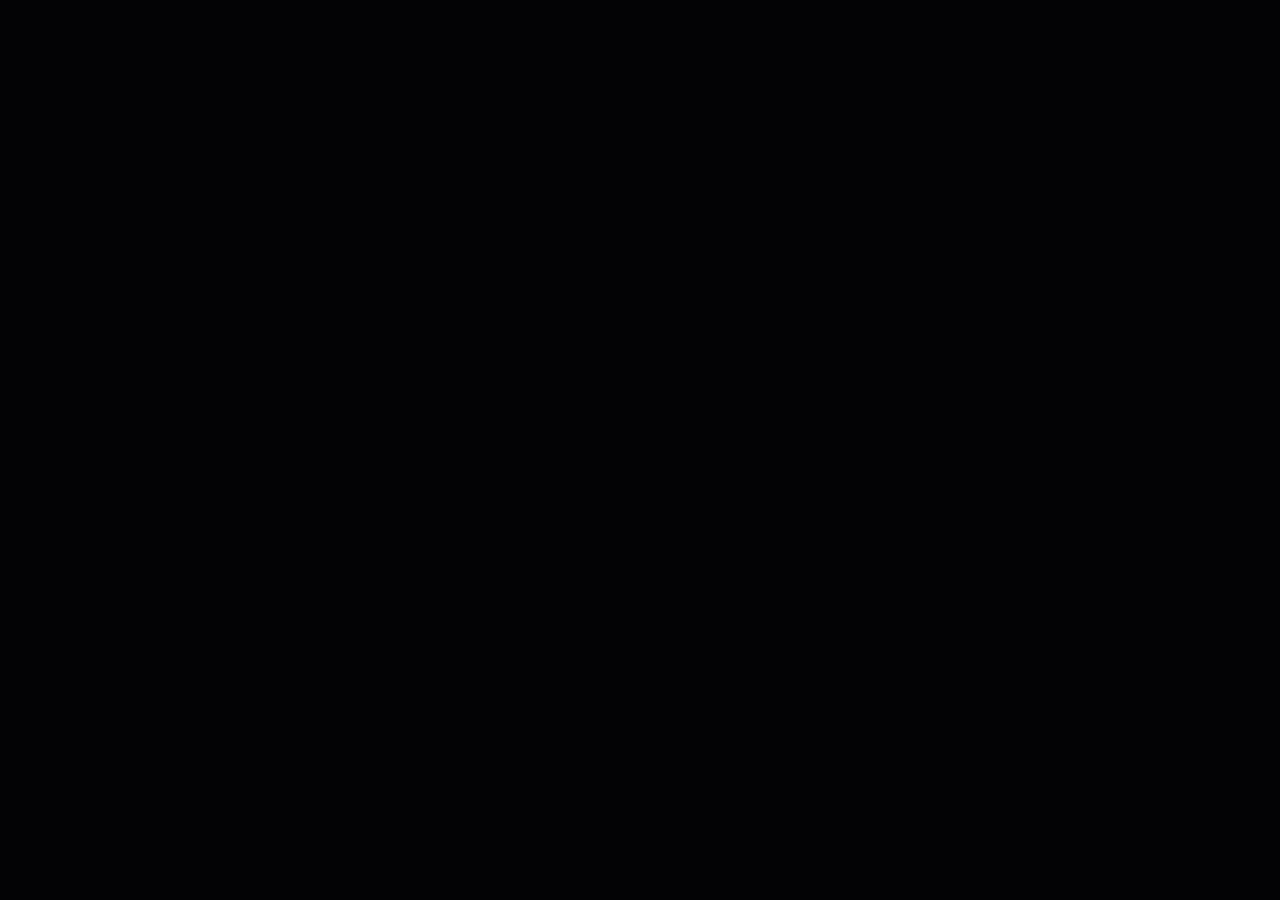
==== 01-hybrid-mind/atlas_cognitivo.html @ ef48084a "Initial Charge" ====
<!DOCTYPE html>
<html lang="es">
<head>
    <meta charset="UTF-8">
    <meta name="viewport" content="width=device-width, initial-scale=1.0">
    <title>Cognitive Atlas | RCM-ON</title>
    <script src="https://unpkg.com/react@18/umd/react.production.min.js"></script>
    <script src="https://unpkg.com/react-dom@18/umd/react-dom.production.min.js"></script>
    <script src="https://unpkg.com/@babel/standalone/babel.min.js"></script>
    <script src="https://cdn.tailwindcss.com"></script>
    <script src="https://unpkg.com/lucide@latest"></script>
    <style>
        @import url('https://fonts.googleapis.com/css2?family=Inter:wght@300;400;600;800&family=JetBrains+Mono:wght@400;700&display=swap');
        body { font-family: 'Inter', sans-serif; background-color: #030305; color: #ffffff; overflow-x: hidden; }
        .mono { font-family: 'JetBrains Mono', monospace; }
        .glass-panel { background: rgba(20, 20, 25, 0.4); backdrop-filter: blur(24px); border: 1px solid rgba(255, 255, 255, 0.05); }
        .node-active { border-color: #6366f1 !important; background: rgba(99, 102, 241, 0.1); box-shadow: 0 0 30px rgba(99, 102, 241, 0.2); }
    </style>
</head>
<body class="min-h-screen flex flex-col bg-[radial-gradient(circle_at_0%_50%,_rgba(99,102,241,0.08)_0%,_#030305_100%)]">
    <div id="root" class="flex-1 flex flex-col"></div>

    <script type="text/babel">
        const { useState, useEffect } = React;

        const App = () => {
            const [activePhase, setActivePhase] = useState(0);

            useEffect(() => { lucide.createIcons(); }, [activePhase]);

            const phases = [
                {
                    title: "La Chispa (Input Sensorial)",
                    desc: "El cerebro escanea el entorno buscando patrones sistémicos. Un acorde o una línea de código desencadena un proceso de hiper-asociación.",
                    mechanism: "Sobreexcitación Cognitiva",
                    icon: "zap"
                },
                {
                    title: "Pensamiento Arborescente",
                    desc: "La idea inicial no se procesa linealmente. Se ramifica en múltiples dimensiones: arquitectura, acústica, diseño y lógica estructural, todo procesado en paralelo.",
                    mechanism: "Conectividad Global Masiva",
                    icon: "network"
                },
                {
                    title: "Túnel de Hiperfoco",
                    desc: "El tiempo cronológico desaparece. La atención sostenida colapsa horas de desarrollo en minutos de ejecución pura de alta intensidad.",
                    mechanism: "Kairos Time State",
                    icon: "focus"
                },
                {
                    title: "Síntesis de Complejidad",
                    desc: "Las ramas convergen en un sistema unificado y escalable. La abstracción se convierte en un producto de ingeniería digital de alta fidelidad.",
                    mechanism: "Ejecución Estructural",
                    icon: "box"
                }
            ];

            return (
                <div className="flex-1 flex flex-col">
                    {/* NavBar */}
                    <nav className="p-6 flex justify-between items-center glass-panel border-t-0 border-x-0 z-50">
                        <div className="flex items-center gap-4">
                            <a href="../index.html" className="w-10 h-10 bg-white/5 rounded-xl flex items-center justify-center hover:bg-indigo-500/20 transition-colors text-stone-400 hover:text-indigo-400">
                                <i data-lucide="arrow-left" className="w-5 h-5"></i>
                            </a>
                            <div>
                                <h1 className="text-xl font-bold italic uppercase tracking-tighter">Cognitive <span className="text-indigo-500">Atlas</span></h1>
                                <p className="mono text-[9px] text-stone-500 tracking-[0.3em] uppercase">RCM-ON Logic Module</p>
                            </div>
                        </div>
                    </nav>

                    <main className="flex-1 max-w-6xl mx-auto w-full px-6 py-16 grid grid-cols-1 lg:grid-cols-2 gap-16 items-center">
                        {/* Interactive Nodes */}
                        <div className="relative space-y-4">
                            {phases.map((phase, index) => (
                                <div 
                                    key={index}
                                    onClick={() => setActivePhase(index)}
                                    className={`glass-panel p-6 rounded-3xl cursor-pointer transition-all duration-500 ${activePhase === index ? 'node-active scale-[1.02]' : 'opacity-50 hover:opacity-100'}`}
                                >
                                    <div className="flex items-center gap-6">
                                        <div className={`w-12 h-12 rounded-xl flex items-center justify-center ${activePhase === index ? 'bg-indigo-500 text-white' : 'bg-white/5 text-stone-400'}`}>
                                            <i data-lucide={phase.icon} className="w-5 h-5"></i>
                                        </div>
                                        <div>
                                            <h3 className="mono text-[9px] uppercase tracking-widest text-indigo-400 mb-1">Fase 0{index + 1}</h3>
                                            <h4 className="text-xl font-bold">{phase.title}</h4>
                                        </div>
                                    </div>
                                </div>
                            ))}
                        </div>

                        {/* Description Panel */}
                        <div className="glass-panel p-12 rounded-[3rem] relative overflow-hidden">
                            <div className="absolute -top-10 -right-10 w-40 h-40 bg-indigo-500/20 blur-3xl rounded-full"></div>
                            
                            <div className="mb-8">
                                <span className="mono px-4 py-1.5 rounded-full bg-indigo-500/20 text-indigo-400 text-[9px] font-black uppercase tracking-[0.3em]">
                                    {phases[activePhase].mechanism}
                                </span>
                            </div>
                            <h2 className="text-4xl font-black mb-6 leading-tight italic uppercase">{phases[activePhase].title}</h2>
                            <p className="text-lg text-stone-400 leading-relaxed font-light mb-8">
                                {phases[activePhase].desc}
                            </p>
                            
                            <div className="p-6 bg-white/5 rounded-2xl border border-white/5 border-l-4 border-l-indigo-500">
                                <p className="mono text-[10px] uppercase tracking-widest text-stone-500 mb-2">Protocolo de Arquitectura</p>
                                <p className="text-sm text-stone-300">La clave del proceso RCM-ON no es evitar el caos de ideas, sino proporcionar una infraestructura lo suficientemente robusta para soportarlo y canalizarlo.</p>
                            </div>
                        </div>
                    </main>
                </div>
            );
        };

        const root = ReactDOM.createRoot(document.getElementById('root'));
        root.render(<App />);
    </script>
</body>
</html>
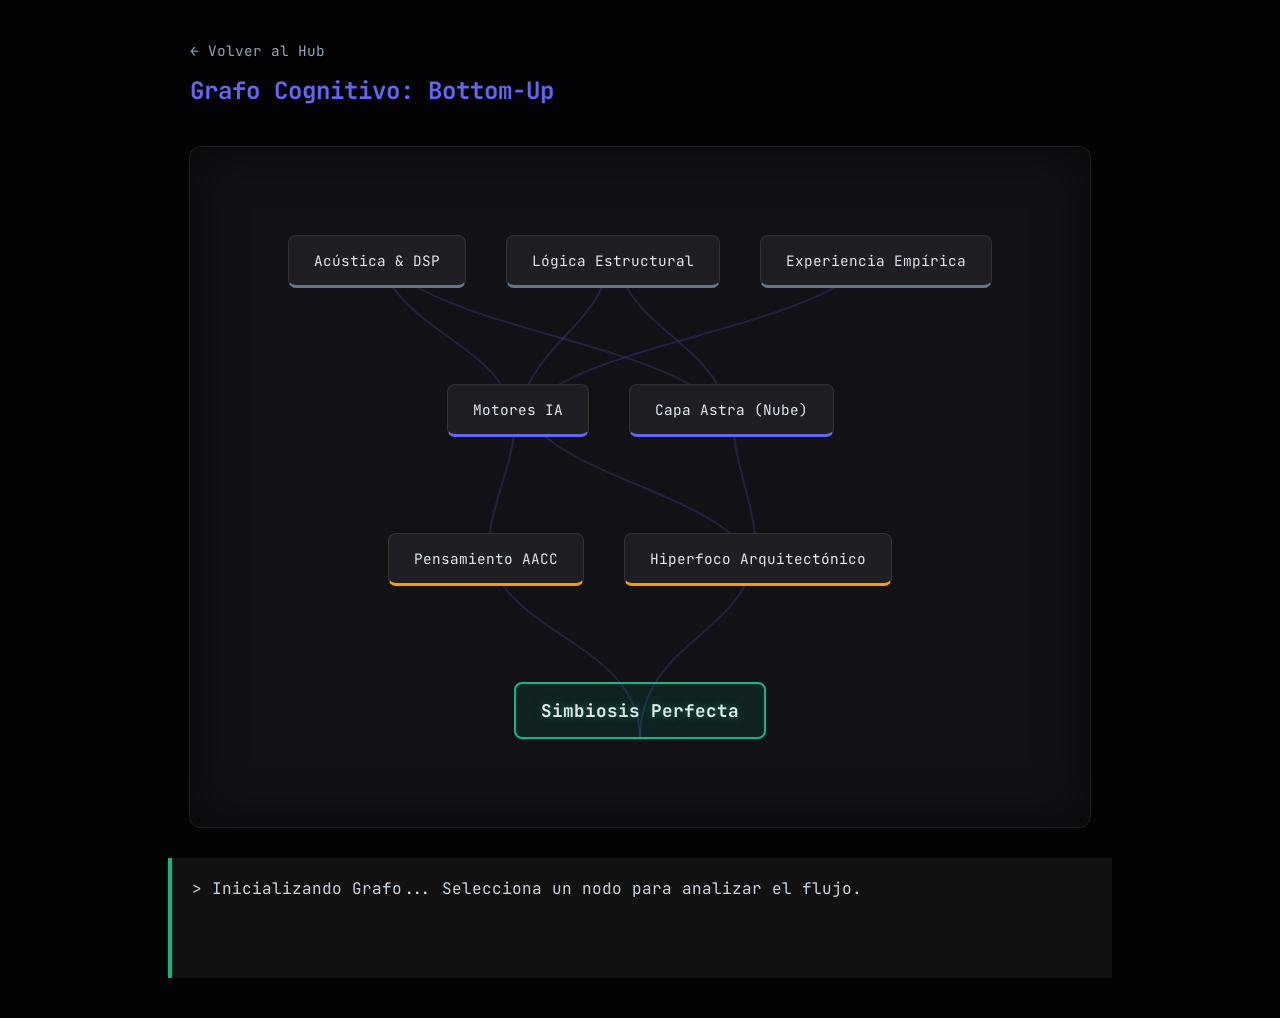
==== commit 9239c296: "new features" ====
--- a/01-hybrid-mind/atlas_cognitivo.html
+++ b/01-hybrid-mind/atlas_cognitivo.html
@@ -3,121 +3,222 @@
 <head>
     <meta charset="UTF-8">
     <meta name="viewport" content="width=device-width, initial-scale=1.0">
-    <title>Cognitive Atlas | RCM-ON</title>
-    <script src="https://unpkg.com/react@18/umd/react.production.min.js"></script>
-    <script src="https://unpkg.com/react-dom@18/umd/react-dom.production.min.js"></script>
-    <script src="https://unpkg.com/@babel/standalone/babel.min.js"></script>
-    <script src="https://cdn.tailwindcss.com"></script>
-    <script src="https://unpkg.com/lucide@latest"></script>
+    <title>RCM-ON | Grafo Cognitivo</title>
     <style>
-        @import url('https://fonts.googleapis.com/css2?family=Inter:wght@300;400;600;800&family=JetBrains+Mono:wght@400;700&display=swap');
-        body { font-family: 'Inter', sans-serif; background-color: #030305; color: #ffffff; overflow-x: hidden; }
-        .mono { font-family: 'JetBrains Mono', monospace; }
-        .glass-panel { background: rgba(20, 20, 25, 0.4); backdrop-filter: blur(24px); border: 1px solid rgba(255, 255, 255, 0.05); }
-        .node-active { border-color: #6366f1 !important; background: rgba(99, 102, 241, 0.1); box-shadow: 0 0 30px rgba(99, 102, 241, 0.2); }
+        @import url('https://fonts.googleapis.com/css2?family=Inter:wght@300;400;600&family=JetBrains+Mono:wght@400;700&display=swap');
+        
+        :root {
+            --bg-color: #030305;
+            --surface: #111116;
+            --text-main: #e2e8f0;
+            --emerald: #10B981;
+            --indigo: #6366F1;
+            --node-bg: #1e1e24;
+        }
+
+        body {
+            background-color: var(--bg-color);
+            color: var(--text-main);
+            font-family: 'Inter', sans-serif;
+            margin: 0;
+            padding: 40px 20px;
+            display: flex;
+            flex-direction: column;
+            align-items: center;
+        }
+
+        .header-container {
+            width: 100%;
+            max-width: 900px;
+            margin-bottom: 20px;
+        }
+
+        .btn-back {
+            color: #94a3b8;
+            text-decoration: none;
+            font-family: 'JetBrains Mono', monospace;
+            font-size: 0.9rem;
+        }
+
+        .btn-back:hover { color: var(--emerald); }
+
+        .graph-container {
+            width: 100%;
+            max-width: 900px;
+            height: 600px;
+            background: var(--surface);
+            border-radius: 12px;
+            border: 1px solid rgba(255,255,255,0.05);
+            position: relative;
+            display: flex;
+            flex-direction: column-reverse; /* Bottom-Up Flow */
+            justify-content: space-around;
+            align-items: center;
+            padding: 40px 0;
+            box-shadow: inset 0 0 50px rgba(0,0,0,0.5);
+            overflow: hidden;
+        }
+
+        /* Líneas de conexión mediante pseudo-elementos */
+        .layer {
+            display: flex;
+            gap: 40px;
+            position: relative;
+            z-index: 2;
+        }
+
+        .node {
+            background: var(--node-bg);
+            border: 1px solid #333;
+            padding: 15px 25px;
+            border-radius: 8px;
+            font-family: 'JetBrains Mono', monospace;
+            font-size: 0.9rem;
+            cursor: pointer;
+            transition: all 0.3s ease;
+            text-align: center;
+            position: relative;
+        }
+
+        .node:hover {
+            transform: translateY(-5px);
+            border-color: var(--indigo);
+            box-shadow: 0 5px 20px rgba(99, 102, 241, 0.3);
+        }
+
+        /* Colores por capas (Bottom-up) */
+        .layer-1 .node { border-bottom: 3px solid #64748b; } /* Conocimientos */
+        .layer-2 .node { border-bottom: 3px solid var(--indigo); } /* Engines */
+        .layer-3 .node { border-bottom: 3px solid #f59e0b; } /* Procesamiento */
+        .layer-4 .node { 
+            border: 2px solid var(--emerald); 
+            background: rgba(16, 185, 129, 0.1);
+            font-weight: bold;
+            font-size: 1.1rem;
+            text-shadow: 0 0 10px rgba(16, 185, 129, 0.5);
+        }
+
+        .info-panel {
+            margin-top: 30px;
+            width: 100%;
+            max-width: 900px;
+            background: #111;
+            padding: 20px;
+            border-left: 4px solid var(--emerald);
+            font-family: 'JetBrains Mono', monospace;
+            color: #cbd5e1;
+            min-height: 80px;
+        }
+
+        /* SVG para dibujar las conexiones dinámicas */
+        #connections {
+            position: absolute;
+            top: 0; left: 0; width: 100%; height: 100%;
+            z-index: 1;
+            pointer-events: none;
+        }
     </style>
 </head>
-<body class="min-h-screen flex flex-col bg-[radial-gradient(circle_at_0%_50%,_rgba(99,102,241,0.08)_0%,_#030305_100%)]">
-    <div id="root" class="flex-1 flex flex-col"></div>
-
-    <script type="text/babel">
-        const { useState, useEffect } = React;
-
-        const App = () => {
-            const [activePhase, setActivePhase] = useState(0);
-
-            useEffect(() => { lucide.createIcons(); }, [activePhase]);
-
-            const phases = [
-                {
-                    title: "La Chispa (Input Sensorial)",
-                    desc: "El cerebro escanea el entorno buscando patrones sistémicos. Un acorde o una línea de código desencadena un proceso de hiper-asociación.",
-                    mechanism: "Sobreexcitación Cognitiva",
-                    icon: "zap"
-                },
-                {
-                    title: "Pensamiento Arborescente",
-                    desc: "La idea inicial no se procesa linealmente. Se ramifica en múltiples dimensiones: arquitectura, acústica, diseño y lógica estructural, todo procesado en paralelo.",
-                    mechanism: "Conectividad Global Masiva",
-                    icon: "network"
-                },
-                {
-                    title: "Túnel de Hiperfoco",
-                    desc: "El tiempo cronológico desaparece. La atención sostenida colapsa horas de desarrollo en minutos de ejecución pura de alta intensidad.",
-                    mechanism: "Kairos Time State",
-                    icon: "focus"
-                },
-                {
-                    title: "Síntesis de Complejidad",
-                    desc: "Las ramas convergen en un sistema unificado y escalable. La abstracción se convierte en un producto de ingeniería digital de alta fidelidad.",
-                    mechanism: "Ejecución Estructural",
-                    icon: "box"
-                }
-            ];
-
-            return (
-                <div className="flex-1 flex flex-col">
-                    {/* NavBar */}
-                    <nav className="p-6 flex justify-between items-center glass-panel border-t-0 border-x-0 z-50">
-                        <div className="flex items-center gap-4">
-                            <a href="../index.html" className="w-10 h-10 bg-white/5 rounded-xl flex items-center justify-center hover:bg-indigo-500/20 transition-colors text-stone-400 hover:text-indigo-400">
-                                <i data-lucide="arrow-left" className="w-5 h-5"></i>
-                            </a>
-                            <div>
-                                <h1 className="text-xl font-bold italic uppercase tracking-tighter">Cognitive <span className="text-indigo-500">Atlas</span></h1>
-                                <p className="mono text-[9px] text-stone-500 tracking-[0.3em] uppercase">RCM-ON Logic Module</p>
-                            </div>
-                        </div>
-                    </nav>
-
-                    <main className="flex-1 max-w-6xl mx-auto w-full px-6 py-16 grid grid-cols-1 lg:grid-cols-2 gap-16 items-center">
-                        {/* Interactive Nodes */}
-                        <div className="relative space-y-4">
-                            {phases.map((phase, index) => (
-                                <div 
-                                    key={index}
-                                    onClick={() => setActivePhase(index)}
-                                    className={`glass-panel p-6 rounded-3xl cursor-pointer transition-all duration-500 ${activePhase === index ? 'node-active scale-[1.02]' : 'opacity-50 hover:opacity-100'}`}
-                                >
-                                    <div className="flex items-center gap-6">
-                                        <div className={`w-12 h-12 rounded-xl flex items-center justify-center ${activePhase === index ? 'bg-indigo-500 text-white' : 'bg-white/5 text-stone-400'}`}>
-                                            <i data-lucide={phase.icon} className="w-5 h-5"></i>
-                                        </div>
-                                        <div>
-                                            <h3 className="mono text-[9px] uppercase tracking-widest text-indigo-400 mb-1">Fase 0{index + 1}</h3>
-                                            <h4 className="text-xl font-bold">{phase.title}</h4>
-                                        </div>
-                                    </div>
-                                </div>
-                            ))}
-                        </div>
-
-                        {/* Description Panel */}
-                        <div className="glass-panel p-12 rounded-[3rem] relative overflow-hidden">
-                            <div className="absolute -top-10 -right-10 w-40 h-40 bg-indigo-500/20 blur-3xl rounded-full"></div>
-                            
-                            <div className="mb-8">
-                                <span className="mono px-4 py-1.5 rounded-full bg-indigo-500/20 text-indigo-400 text-[9px] font-black uppercase tracking-[0.3em]">
-                                    {phases[activePhase].mechanism}
-                                </span>
-                            </div>
-                            <h2 className="text-4xl font-black mb-6 leading-tight italic uppercase">{phases[activePhase].title}</h2>
-                            <p className="text-lg text-stone-400 leading-relaxed font-light mb-8">
-                                {phases[activePhase].desc}
-                            </p>
-                            
-                            <div className="p-6 bg-white/5 rounded-2xl border border-white/5 border-l-4 border-l-indigo-500">
-                                <p className="mono text-[10px] uppercase tracking-widest text-stone-500 mb-2">Protocolo de Arquitectura</p>
-                                <p className="text-sm text-stone-300">La clave del proceso RCM-ON no es evitar el caos de ideas, sino proporcionar una infraestructura lo suficientemente robusta para soportarlo y canalizarlo.</p>
-                            </div>
-                        </div>
-                    </main>
-                </div>
-            );
+<body>
+
+    <div class="header-container">
+        <a href="../index.html" class="btn-back">&larr; Volver al Hub</a>
+        <h2 style="font-family: 'JetBrains Mono'; color: var(--indigo); margin-top: 15px;">Grafo Cognitivo: Bottom-Up</h2>
+    </div>
+
+    <div class="graph-container">
+        <svg id="connections"></svg>
+
+        <!-- Nivel 4: Cúspide -->
+        <div class="layer layer-4">
+            <div class="node" id="n-sym" data-info="SIMBIOSIS PERFECTA: El resultado final. El pensamiento arborescente estructurado a alta velocidad por la lógica de la IA.">Simbiosis Perfecta</div>
+        </div>
+
+        <!-- Nivel 3: Procesamiento -->
+        <div class="layer layer-3">
+            <div class="node" id="n-aacc" data-info="PROCESAMIENTO ARBORESCENTE: Mapeo mental de múltiples variables simultáneas. Identificación de patrones invisibles.">Pensamiento AACC</div>
+            <div class="node" id="n-foco" data-info="HIPERFOCO: Ejecución intensa y sin fricciones de una visión arquitectónica.">Hiperfoco Arquitectónico</div>
+        </div>
+
+        <!-- Nivel 2: Motores / IA -->
+        <div class="layer layer-2">
+            <div class="node" id="n-ai" data-info="IA COMPILERS: Modelos generativos (LLMs) que actúan como traductores de la abstracción mental a código y estructura real.">Motores IA</div>
+            <div class="node" id="n-astra" data-info="CAPA ASTRA / CLOUD: Persistencia de datos y conectividad en tiempo real (Firebase/APIs).">Capa Astra (Nube)</div>
+        </div>
+
+        <!-- Nivel 1: Base Empírica (Bottom) -->
+        <div class="layer layer-1">
+            <div class="node" id="n-music" data-info="ACÚSTICA & DSP: Entendimiento matemático del sonido, frecuencias, armónicos y procesamiento de señales.">Acústica & DSP</div>
+            <div class="node" id="n-code" data-info="LÓGICA DE PROGRAMACIÓN: Bases sólidas en algoritmos, estructuras de datos y desarrollo de software.">Lógica Estructural</div>
+            <div class="node" id="n-exp" data-info="EXPERIENCIA EMPÍRICA: Resolución de problemas reales y visión de producto tecnológico.">Experiencia Empírica</div>
+        </div>
+    </div>
+
+    <div class="info-panel" id="info-display">
+        > Inicializando Grafo... Selecciona un nodo para analizar el flujo.
+    </div>
+
+    <script>
+        // Lógica de interacción y dibujo de líneas del Grafo
+        const infoDisplay = document.getElementById('info-display');
+        const svg = document.getElementById('connections');
+        
+        document.querySelectorAll('.node').forEach(node => {
+            node.addEventListener('mouseover', (e) => {
+                infoDisplay.innerText = `> ${e.target.dataset.info}`;
+            });
+            node.addEventListener('mouseout', () => {
+                infoDisplay.innerText = "> Esperando input sensorial...";
+            });
+        });
+
+        // Dibuja líneas entre capas
+        function drawLine(id1, id2) {
+            const el1 = document.getElementById(id1);
+            const el2 = document.getElementById(id2);
+            if(!el1 || !el2) return;
+
+            const rect1 = el1.getBoundingClientRect();
+            const rect2 = el2.getBoundingClientRect();
+            const containerRect = svg.getBoundingClientRect();
+
+            const x1 = rect1.left + (rect1.width/2) - containerRect.left;
+            const y1 = rect1.top - containerRect.top; // Arriba del nodo inferior
+            
+            const x2 = rect2.left + (rect2.width/2) - containerRect.left;
+            const y2 = rect2.bottom - containerRect.top; // Abajo del nodo superior
+
+            const line = document.createElementNS('http://www.w3.org/2000/svg', 'path');
+            // Curva de bezier para hacerla más orgánica (estilo neuronal)
+            const d = `M ${x1} ${y1} C ${x1} ${(y1+y2)/2}, ${x2} ${(y1+y2)/2}, ${x2} ${y2}`;
+            
+            line.setAttribute('d', d);
+            line.setAttribute('stroke', 'rgba(99, 102, 241, 0.2)');
+            line.setAttribute('stroke-width', '2');
+            line.setAttribute('fill', 'none');
+            svg.appendChild(line);
+        }
+
+        // Conectar nodos (Bottom -> Up)
+        window.onload = () => {
+            // Capa 1 a 2
+            drawLine('n-music', 'n-ai'); drawLine('n-music', 'n-astra');
+            drawLine('n-code', 'n-ai'); drawLine('n-code', 'n-astra');
+            drawLine('n-exp', 'n-ai');
+            
+            // Capa 2 a 3
+            drawLine('n-ai', 'n-aacc'); drawLine('n-ai', 'n-foco');
+            drawLine('n-astra', 'n-foco');
+            
+            // Capa 3 a 4
+            drawLine('n-aacc', 'n-sym');
+            drawLine('n-foco', 'n-sym');
         };
 
-        const root = ReactDOM.createRoot(document.getElementById('root'));
-        root.render(<App />);
+        window.onresize = () => {
+            svg.innerHTML = '';
+            window.onload(); // Redibujar al cambiar tamaño
+        };
     </script>
 </body>
 </html>
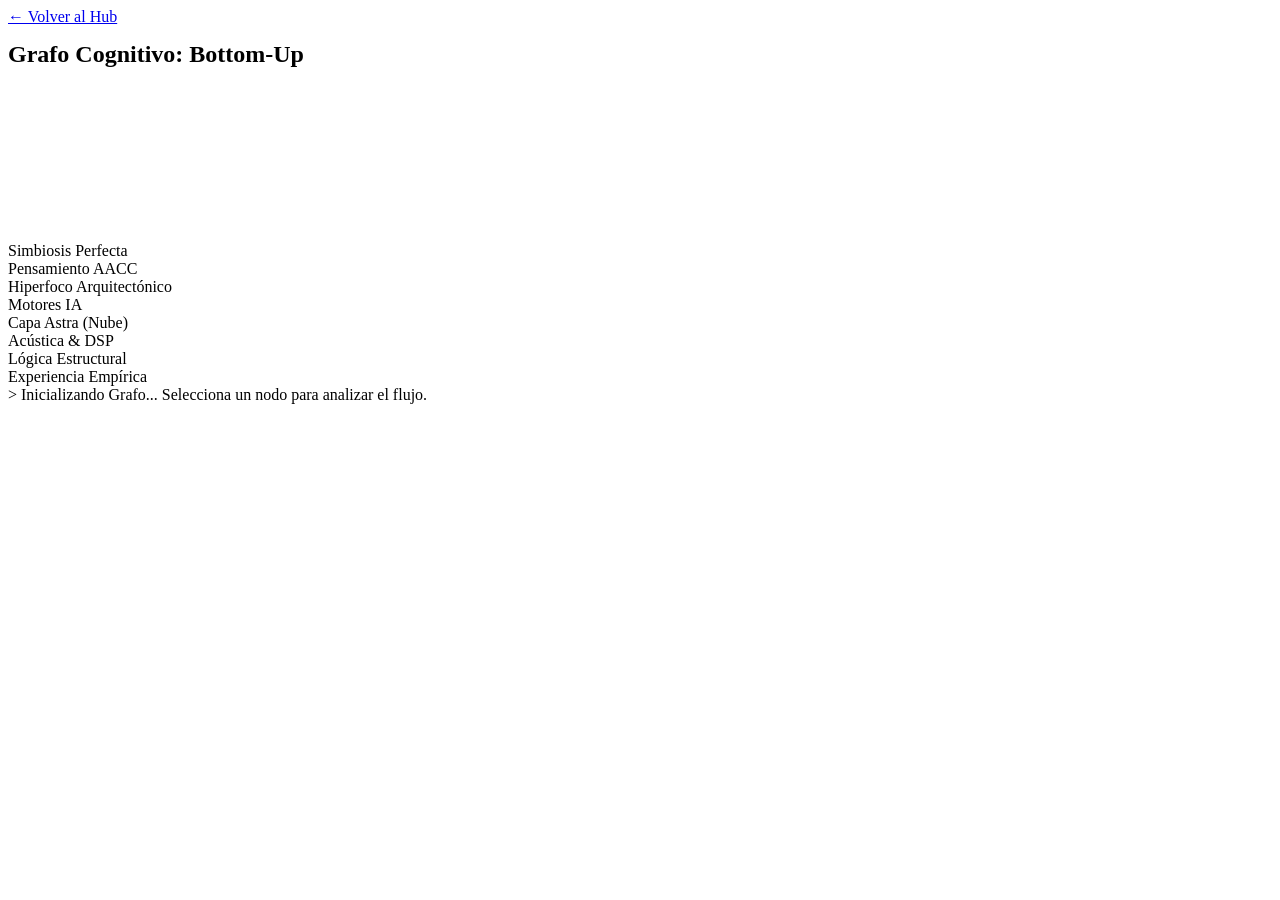
==== commit 6051df4e: "head fix" ====
--- a/01-hybrid-mind/atlas_cognitivo.html
+++ b/01-hybrid-mind/atlas_cognitivo.html
@@ -2,122 +2,8 @@
 <html lang="es">
 <head>
     <meta charset="UTF-8">
-    <meta name="viewport" content="width=device-width, initial-scale=1.0">
-    <title>RCM-ON | Grafo Cognitivo</title>
-    <style>
-        @import url('https://fonts.googleapis.com/css2?family=Inter:wght@300;400;600&family=JetBrains+Mono:wght@400;700&display=swap');
-        
-        :root {
-            --bg-color: #030305;
-            --surface: #111116;
-            --text-main: #e2e8f0;
-            --emerald: #10B981;
-            --indigo: #6366F1;
-            --node-bg: #1e1e24;
-        }
-
-        body {
-            background-color: var(--bg-color);
-            color: var(--text-main);
-            font-family: 'Inter', sans-serif;
-            margin: 0;
-            padding: 40px 20px;
-            display: flex;
-            flex-direction: column;
-            align-items: center;
-        }
-
-        .header-container {
-            width: 100%;
-            max-width: 900px;
-            margin-bottom: 20px;
-        }
-
-        .btn-back {
-            color: #94a3b8;
-            text-decoration: none;
-            font-family: 'JetBrains Mono', monospace;
-            font-size: 0.9rem;
-        }
-
-        .btn-back:hover { color: var(--emerald); }
-
-        .graph-container {
-            width: 100%;
-            max-width: 900px;
-            height: 600px;
-            background: var(--surface);
-            border-radius: 12px;
-            border: 1px solid rgba(255,255,255,0.05);
-            position: relative;
-            display: flex;
-            flex-direction: column-reverse; /* Bottom-Up Flow */
-            justify-content: space-around;
-            align-items: center;
-            padding: 40px 0;
-            box-shadow: inset 0 0 50px rgba(0,0,0,0.5);
-            overflow: hidden;
-        }
-
-        /* Líneas de conexión mediante pseudo-elementos */
-        .layer {
-            display: flex;
-            gap: 40px;
-            position: relative;
-            z-index: 2;
-        }
-
-        .node {
-            background: var(--node-bg);
-            border: 1px solid #333;
-            padding: 15px 25px;
-            border-radius: 8px;
-            font-family: 'JetBrains Mono', monospace;
-            font-size: 0.9rem;
-            cursor: pointer;
-            transition: all 0.3s ease;
-            text-align: center;
-            position: relative;
-        }
-
-        .node:hover {
-            transform: translateY(-5px);
-            border-color: var(--indigo);
-            box-shadow: 0 5px 20px rgba(99, 102, 241, 0.3);
-        }
-
-        /* Colores por capas (Bottom-up) */
-        .layer-1 .node { border-bottom: 3px solid #64748b; } /* Conocimientos */
-        .layer-2 .node { border-bottom: 3px solid var(--indigo); } /* Engines */
-        .layer-3 .node { border-bottom: 3px solid #f59e0b; } /* Procesamiento */
-        .layer-4 .node { 
-            border: 2px solid var(--emerald); 
-            background: rgba(16, 185, 129, 0.1);
-            font-weight: bold;
-            font-size: 1.1rem;
-            text-shadow: 0 0 10px rgba(16, 185, 129, 0.5);
-        }
-
-        .info-panel {
-            margin-top: 30px;
-            width: 100%;
-            max-width: 900px;
-            background: #111;
-            padding: 20px;
-            border-left: 4px solid var(--emerald);
-            font-family: 'JetBrains Mono', monospace;
-            color: #cbd5e1;
-            min-height: 80px;
-        }
-
-        /* SVG para dibujar las conexiones dinámicas */
-        #connections {
-            position: absolute;
-            top: 0; left: 0; width: 100%; height: 100%;
-            z-index: 1;
-            pointer-events: none;
-        }
-    </style>
+    <title>RCM-ON | Nombre del Módulo</title>
+    <link rel="stylesheet" href="../css/rcm-theme.css">
 </head>
 <body>
 
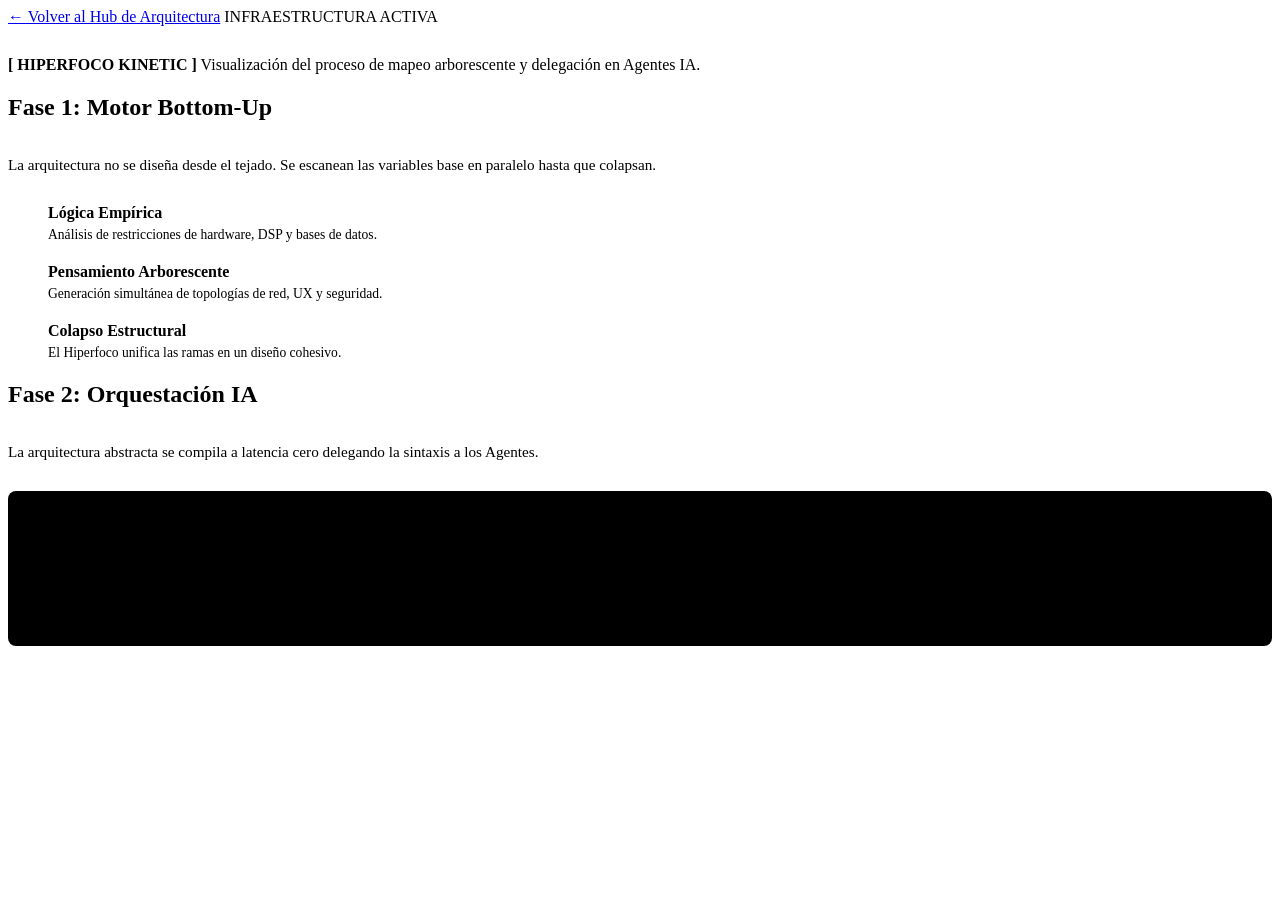
==== commit 7060b514: "Arquitectura: Hard reset y purga del ecosistema. Rutas corregidas." ====
--- a/01-hybrid-mind/atlas_cognitivo.html
+++ b/01-hybrid-mind/atlas_cognitivo.html
@@ -2,109 +2,58 @@
 <html lang="es">
 <head>
     <meta charset="UTF-8">
-    <title>RCM-ON | Nombre del Módulo</title>
+    <meta name="viewport" content="width=device-width, initial-scale=1.0">
+    <title>RCM-ON | Motor Bottom-Up</title>
     <link rel="stylesheet" href="../css/rcm-theme.css">
+    <style>
+        .node-tree { border-left: 2px solid var(--border-main); padding-left: 25px; margin-left: 15px; position: relative; }
+        .node-branch { position: relative; margin-bottom: 20px; }
+        .node-branch::before { content: ''; position: absolute; left: -25px; top: 15px; width: 20px; height: 2px; background: var(--border-main); }
+    </style>
 </head>
 <body>
-
-    <div class="header-container">
-        <a href="../index.html" class="btn-back">&larr; Volver al Hub</a>
-        <h2 style="font-family: 'JetBrains Mono'; color: var(--indigo); margin-top: 15px;">Grafo Cognitivo: Bottom-Up</h2>
-    </div>
-
-    <div class="graph-container">
-        <svg id="connections"></svg>
-
-        <!-- Nivel 4: Cúspide -->
-        <div class="layer layer-4">
-            <div class="node" id="n-sym" data-info="SIMBIOSIS PERFECTA: El resultado final. El pensamiento arborescente estructurado a alta velocidad por la lógica de la IA.">Simbiosis Perfecta</div>
+    <div class="container">
+        <div class="flex-between" style="margin-bottom: 30px;">
+            <a href="../index.html" class="btn-back" style="margin: 0;">&larr; Volver al Hub de Arquitectura</a>
+            <span class="tag tag-focus">INFRAESTRUCTURA ACTIVA</span>
         </div>
 
-        <!-- Nivel 3: Procesamiento -->
-        <div class="layer layer-3">
-            <div class="node" id="n-aacc" data-info="PROCESAMIENTO ARBORESCENTE: Mapeo mental de múltiples variables simultáneas. Identificación de patrones invisibles.">Pensamiento AACC</div>
-            <div class="node" id="n-foco" data-info="HIPERFOCO: Ejecución intensa y sin fricciones de una visión arquitectónica.">Hiperfoco Arquitectónico</div>
+        <div class="alert-box alert-warning">
+            <strong>[ HIPERFOCO KINETIC ]</strong> Visualización del proceso de mapeo arborescente y delegación en Agentes IA.
         </div>
 
-        <!-- Nivel 2: Motores / IA -->
-        <div class="layer layer-2">
-            <div class="node" id="n-ai" data-info="IA COMPILERS: Modelos generativos (LLMs) que actúan como traductores de la abstracción mental a código y estructura real.">Motores IA</div>
-            <div class="node" id="n-astra" data-info="CAPA ASTRA / CLOUD: Persistencia de datos y conectividad en tiempo real (Firebase/APIs).">Capa Astra (Nube)</div>
-        </div>
+        <div class="grid-2">
+            <div class="card-base card-hover-orange">
+                <h2 style="color: var(--orange-base); border-bottom: 1px solid var(--border-main); padding-bottom: 15px;">Fase 1: Motor Bottom-Up</h2>
+                <p style="color: var(--text-muted); font-size: 0.95rem;">La arquitectura no se diseña desde el tejado. Se escanean las variables base en paralelo hasta que colapsan.</p>
+                <div class="node-tree" style="margin-top: 30px;">
+                    <div class="node-branch">
+                        <strong style="color: var(--text-main);">Lógica Empírica</strong>
+                        <p style="margin: 5px 0 0 0; font-size: 0.85rem; color: var(--text-muted);">Análisis de restricciones de hardware, DSP y bases de datos.</p>
+                    </div>
+                    <div class="node-branch">
+                        <strong style="color: var(--orange-base);">Pensamiento Arborescente</strong>
+                        <p style="margin: 5px 0 0 0; font-size: 0.85rem; color: var(--text-muted);">Generación simultánea de topologías de red, UX y seguridad.</p>
+                    </div>
+                    <div class="node-branch" style="border-left: 2px solid var(--orange-base); margin-left: -2px; padding-left: 2px;">
+                        <strong style="color: var(--text-heading);">Colapso Estructural</strong>
+                        <p style="margin: 5px 0 0 0; font-size: 0.85rem; color: var(--emerald-base);">El Hiperfoco unifica las ramas en un diseño cohesivo.</p>
+                    </div>
+                </div>
+            </div>
 
-        <!-- Nivel 1: Base Empírica (Bottom) -->
-        <div class="layer layer-1">
-            <div class="node" id="n-music" data-info="ACÚSTICA & DSP: Entendimiento matemático del sonido, frecuencias, armónicos y procesamiento de señales.">Acústica & DSP</div>
-            <div class="node" id="n-code" data-info="LÓGICA DE PROGRAMACIÓN: Bases sólidas en algoritmos, estructuras de datos y desarrollo de software.">Lógica Estructural</div>
-            <div class="node" id="n-exp" data-info="EXPERIENCIA EMPÍRICA: Resolución de problemas reales y visión de producto tecnológico.">Experiencia Empírica</div>
+            <div class="card-base card-hover-emerald">
+                <h2 style="color: var(--emerald-base); border-bottom: 1px solid var(--border-main); padding-bottom: 15px;">Fase 2: Orquestación IA</h2>
+                <p style="color: var(--text-muted); font-size: 0.95rem;">La arquitectura abstracta se compila a latencia cero delegando la sintaxis a los Agentes.</p>
+                <div style="background: #000; border: 1px solid var(--border-main); border-radius: 8px; padding: 20px; margin-top: 30px; font-family: 'JetBrains Mono', monospace; font-size: 0.85rem;">
+                    <div style="color: var(--text-dimmed);">> Inicializando Agentes Constructores...</div>
+                    <div style="color: var(--emerald-base); margin-top: 10px;">[AGENTE_UI] Renderizando Grid CSS... OK</div>
+                    <div style="color: var(--emerald-base); margin-top: 5px;">[AGENTE_DSP] Conectando WebAudio API... OK</div>
+                    <div style="color: var(--emerald-base); margin-top: 5px;">[AGENTE_SEC] Verificando Gobernanza... OK</div>
+                    <div style="color: var(--orange-base); margin-top: 15px;">> ECOSISTEMA DESPLEGADO. LATENCIA: 0ms.</div>
+                </div>
+            </div>
         </div>
     </div>
-
-    <div class="info-panel" id="info-display">
-        > Inicializando Grafo... Selecciona un nodo para analizar el flujo.
-    </div>
-
-    <script>
-        // Lógica de interacción y dibujo de líneas del Grafo
-        const infoDisplay = document.getElementById('info-display');
-        const svg = document.getElementById('connections');
-        
-        document.querySelectorAll('.node').forEach(node => {
-            node.addEventListener('mouseover', (e) => {
-                infoDisplay.innerText = `> ${e.target.dataset.info}`;
-            });
-            node.addEventListener('mouseout', () => {
-                infoDisplay.innerText = "> Esperando input sensorial...";
-            });
-        });
-
-        // Dibuja líneas entre capas
-        function drawLine(id1, id2) {
-            const el1 = document.getElementById(id1);
-            const el2 = document.getElementById(id2);
-            if(!el1 || !el2) return;
-
-            const rect1 = el1.getBoundingClientRect();
-            const rect2 = el2.getBoundingClientRect();
-            const containerRect = svg.getBoundingClientRect();
-
-            const x1 = rect1.left + (rect1.width/2) - containerRect.left;
-            const y1 = rect1.top - containerRect.top; // Arriba del nodo inferior
-            
-            const x2 = rect2.left + (rect2.width/2) - containerRect.left;
-            const y2 = rect2.bottom - containerRect.top; // Abajo del nodo superior
-
-            const line = document.createElementNS('http://www.w3.org/2000/svg', 'path');
-            // Curva de bezier para hacerla más orgánica (estilo neuronal)
-            const d = `M ${x1} ${y1} C ${x1} ${(y1+y2)/2}, ${x2} ${(y1+y2)/2}, ${x2} ${y2}`;
-            
-            line.setAttribute('d', d);
-            line.setAttribute('stroke', 'rgba(99, 102, 241, 0.2)');
-            line.setAttribute('stroke-width', '2');
-            line.setAttribute('fill', 'none');
-            svg.appendChild(line);
-        }
-
-        // Conectar nodos (Bottom -> Up)
-        window.onload = () => {
-            // Capa 1 a 2
-            drawLine('n-music', 'n-ai'); drawLine('n-music', 'n-astra');
-            drawLine('n-code', 'n-ai'); drawLine('n-code', 'n-astra');
-            drawLine('n-exp', 'n-ai');
-            
-            // Capa 2 a 3
-            drawLine('n-ai', 'n-aacc'); drawLine('n-ai', 'n-foco');
-            drawLine('n-astra', 'n-foco');
-            
-            // Capa 3 a 4
-            drawLine('n-aacc', 'n-sym');
-            drawLine('n-foco', 'n-sym');
-        };
-
-        window.onresize = () => {
-            svg.innerHTML = '';
-            window.onload(); // Redibujar al cambiar tamaño
-        };
-    </script>
 </body>
 </html>
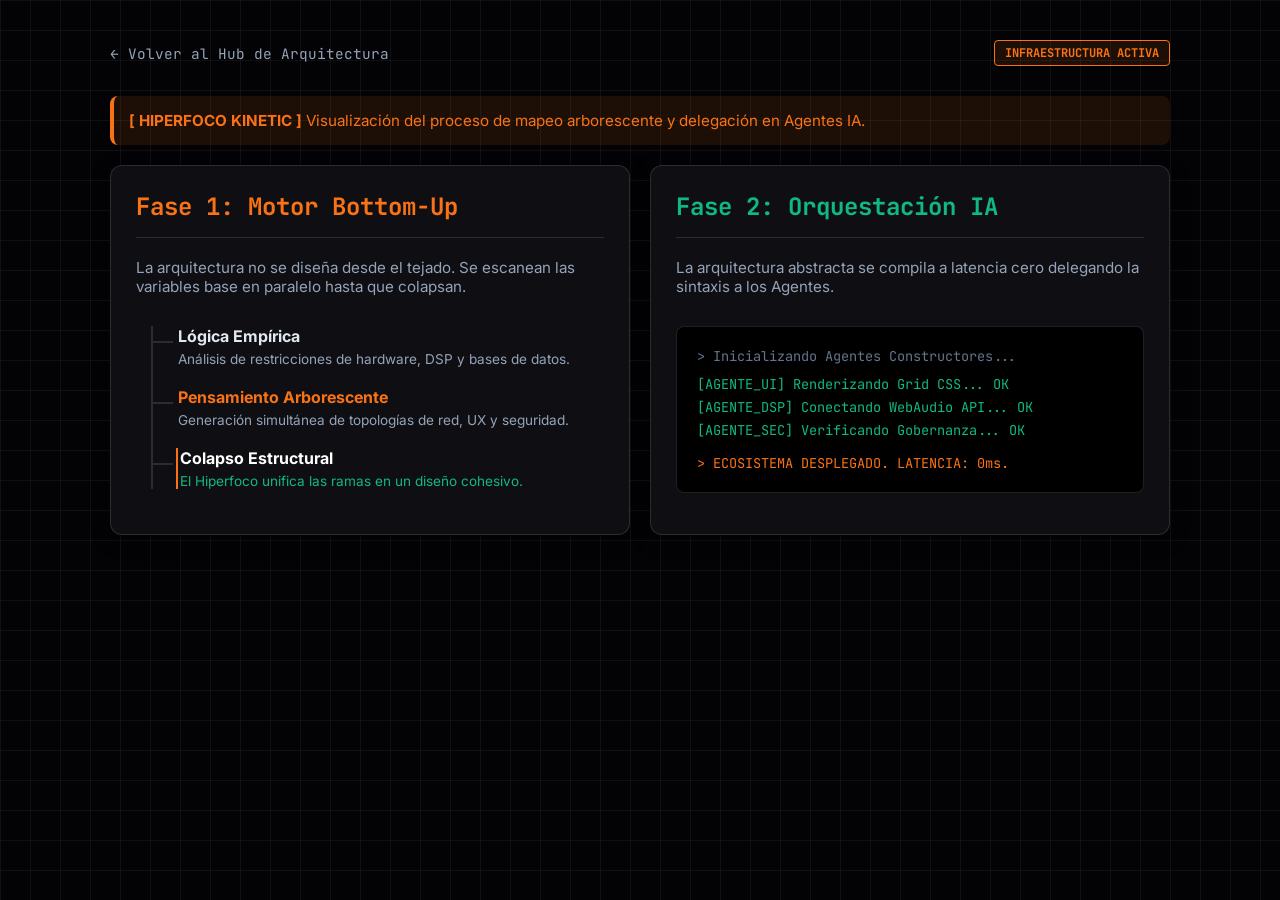
==== commit 6a15204e: "Refines site architecture, brand messaging, and UI structure Unifies analytics integration across HT" ====
--- a/01-hybrid-mind/atlas_cognitivo.html
+++ b/01-hybrid-mind/atlas_cognitivo.html
@@ -5,6 +5,7 @@
     <meta name="viewport" content="width=device-width, initial-scale=1.0">
     <title>RCM-ON | Motor Bottom-Up</title>
     <link rel="stylesheet" href="../css/rcm-theme.css">
+    <script defer src="https://static.cloudflareinsights.com/beacon.min.js" data-cf-beacon='{"token":"CLOUDFLARE_WEB_ANALYTICS_TOKEN"}'></script>
     <style>
         .node-tree { border-left: 2px solid var(--border-main); padding-left: 25px; margin-left: 15px; position: relative; }
         .node-branch { position: relative; margin-bottom: 20px; }
--- a/css/rcm-theme.css
+++ b/css/rcm-theme.css
@@ -0,0 +1,66 @@
+@import url('https://fonts.googleapis.com/css2?family=Inter:wght@300;400;600;800&family=JetBrains+Mono:wght@400;700&display=swap');
+
+:root {
+    --bg-base: #030305;
+    --surface-1: #0f0f13;
+    --surface-2: #1a1a20;
+    --border-subtle: rgba(255, 255, 255, 0.05);
+    --border-main: rgba(255, 255, 255, 0.12);
+    --text-heading: #ffffff;
+    --text-main: #e2e8f0;
+    --text-muted: #94a3b8;
+    --text-dimmed: #64748b;
+    --emerald-base: #10B981;
+    --emerald-glow: rgba(16, 185, 129, 0.4);
+    --emerald-surface: rgba(16, 185, 129, 0.1);
+    --orange-base: #F97316;
+    --orange-glow: rgba(249, 115, 22, 0.4);
+    --orange-surface: rgba(249, 115, 22, 0.1);
+}
+
+body {
+    background-color: var(--bg-base); color: var(--text-main); font-family: 'Inter', sans-serif;
+    margin: 0; padding: 0; min-height: 100vh;
+    background-image: linear-gradient(var(--border-subtle) 1px, transparent 1px), linear-gradient(90deg, var(--border-subtle) 1px, transparent 1px);
+    background-size: 30px 30px; display: flex; flex-direction: column; align-items: center;
+}
+
+h1, h2, h3, h4 { color: var(--text-heading); margin-top: 0; font-family: 'JetBrains Mono', monospace;}
+a { text-decoration: none; color: var(--emerald-base); transition: all 0.3s; }
+a:hover { color: var(--emerald-glow); }
+
+.container { width: 100%; max-width: 1100px; padding: 40px 20px; box-sizing: border-box; }
+.btn-back { color: var(--text-muted); font-family: 'JetBrains Mono', monospace; font-size: 0.9rem; display: inline-block; margin-bottom: 30px; }
+.btn-back:hover { color: var(--orange-base); }
+
+.tag { font-family: 'JetBrains Mono', monospace; font-size: 0.75rem; padding: 4px 10px; border-radius: 4px; font-weight: bold; border: 1px solid transparent; }
+.tag-brand { background: var(--surface-2); color: var(--text-muted); border-color: var(--border-main); }
+.tag-online { background: var(--emerald-surface); color: var(--emerald-base); border-color: var(--emerald-base); }
+.tag-focus { background: var(--orange-surface); color: var(--orange-base); border-color: var(--orange-base); }
+
+/* --- UI KIT RCM-ON --- */
+.grid-2 { display: grid; grid-template-columns: repeat(2, 1fr); gap: 20px; }
+.grid-3 { display: grid; grid-template-columns: repeat(3, 1fr); gap: 20px; }
+.flex-row { display: flex; align-items: center; gap: 15px; }
+.flex-between { display: flex; justify-content: space-between; align-items: center; }
+
+@media (max-width: 768px) { .grid-2, .grid-3 { grid-template-columns: 1fr; } }
+
+.card-base {
+    background: var(--surface-1); border: 1px solid var(--border-main); border-radius: 12px;
+    padding: 25px; box-shadow: 0 5px 20px rgba(0,0,0,0.3); transition: all 0.3s ease; display: block;
+}
+.card-hover-emerald:hover { border-color: var(--emerald-base); transform: translateY(-3px); box-shadow: 0 10px 25px var(--emerald-glow); }
+.card-hover-orange:hover { border-color: var(--orange-base); transform: translateY(-3px); box-shadow: 0 10px 25px var(--orange-glow); }
+
+.input-terminal {
+    width: 100%; background: var(--bg-base); border: 1px solid var(--border-main); color: var(--emerald-base);
+    font-family: 'JetBrains Mono', monospace; padding: 12px 15px; border-radius: 6px; box-sizing: border-box; transition: border 0.3s;
+}
+.input-terminal:focus { outline: none; border-color: var(--emerald-base); box-shadow: 0 0 10px var(--emerald-glow); }
+.input-terminal::placeholder { color: var(--text-dimmed); }
+
+.alert-box { padding: 15px; border-radius: 8px; border-left: 4px solid; margin-bottom: 20px; font-size: 0.95rem; }
+.alert-info { background: var(--surface-2); border-color: var(--text-muted); color: var(--text-main); }
+.alert-success { background: var(--emerald-surface); border-color: var(--emerald-base); color: var(--emerald-base); }
+.alert-warning { background: var(--orange-surface); border-color: var(--orange-base); color: var(--orange-base); }
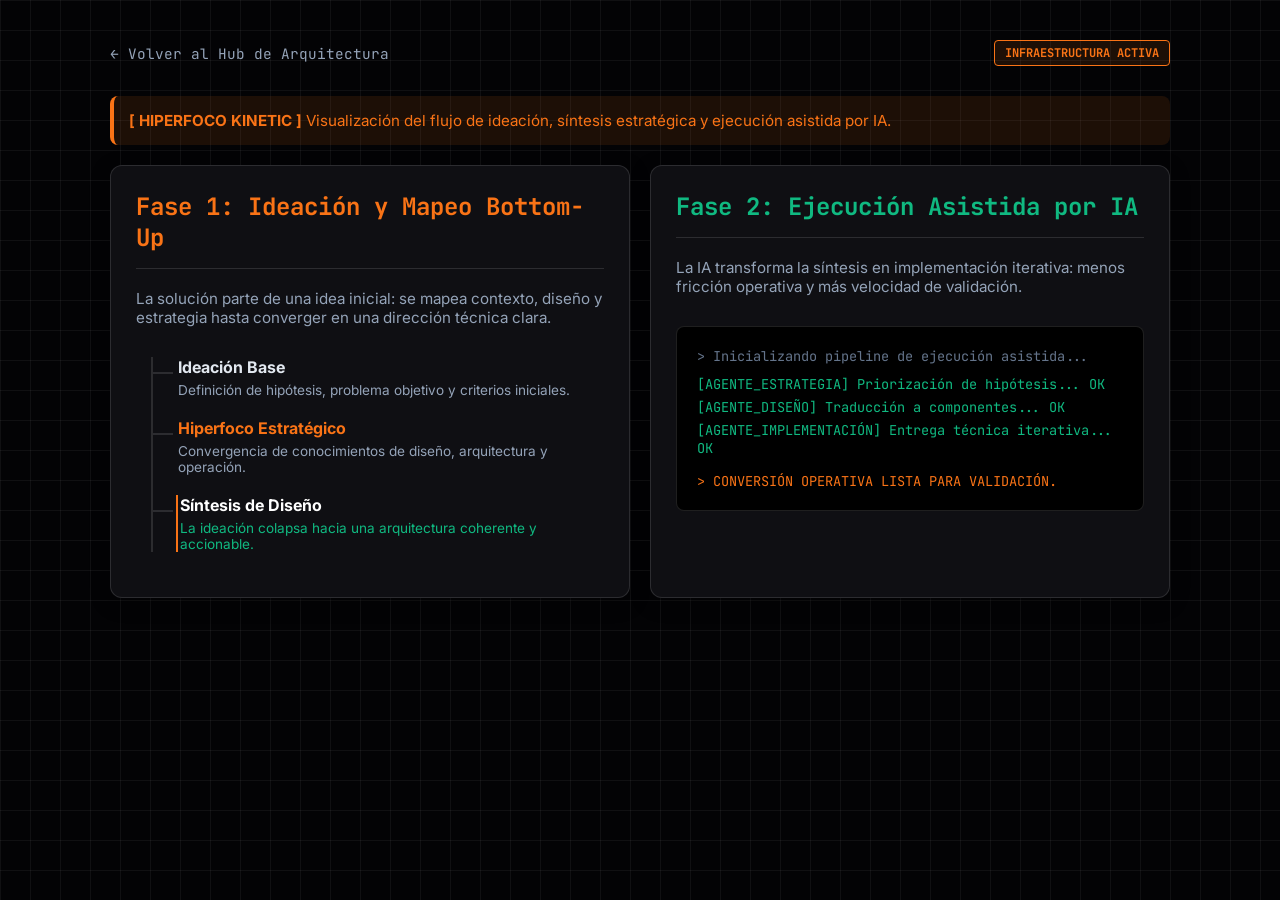
==== commit 63701c6c: "Refines brand narrative to highlight process and personal lab Updates content to focus on personal b" ====
--- a/01-hybrid-mind/atlas_cognitivo.html
+++ b/01-hybrid-mind/atlas_cognitivo.html
@@ -5,7 +5,7 @@
     <meta name="viewport" content="width=device-width, initial-scale=1.0">
     <title>RCM-ON | Motor Bottom-Up</title>
     <link rel="stylesheet" href="../css/rcm-theme.css">
-    <script defer src="https://static.cloudflareinsights.com/beacon.min.js" data-cf-beacon='{"token":"CLOUDFLARE_WEB_ANALYTICS_TOKEN"}'></script>
+    <script defer src="https://static.cloudflareinsights.com/beacon.min.js" data-cf-beacon='{"token":"4bd4d9a2a4fd41ada302cc0f5b3d4526"}'></script>
     <style>
         .node-tree { border-left: 2px solid var(--border-main); padding-left: 25px; margin-left: 15px; position: relative; }
         .node-branch { position: relative; margin-bottom: 20px; }
@@ -20,38 +20,38 @@
         </div>
 
         <div class="alert-box alert-warning">
-            <strong>[ HIPERFOCO KINETIC ]</strong> Visualización del proceso de mapeo arborescente y delegación en Agentes IA.
+            <strong>[ HIPERFOCO KINETIC ]</strong> Visualización del flujo de ideación, síntesis estratégica y ejecución asistida por IA.
         </div>
 
         <div class="grid-2">
             <div class="card-base card-hover-orange">
-                <h2 style="color: var(--orange-base); border-bottom: 1px solid var(--border-main); padding-bottom: 15px;">Fase 1: Motor Bottom-Up</h2>
-                <p style="color: var(--text-muted); font-size: 0.95rem;">La arquitectura no se diseña desde el tejado. Se escanean las variables base en paralelo hasta que colapsan.</p>
+                <h2 style="color: var(--orange-base); border-bottom: 1px solid var(--border-main); padding-bottom: 15px;">Fase 1: Ideación y Mapeo Bottom-Up</h2>
+                <p style="color: var(--text-muted); font-size: 0.95rem;">La solución parte de una idea inicial: se mapea contexto, diseño y estrategia hasta converger en una dirección técnica clara.</p>
                 <div class="node-tree" style="margin-top: 30px;">
                     <div class="node-branch">
-                        <strong style="color: var(--text-main);">Lógica Empírica</strong>
-                        <p style="margin: 5px 0 0 0; font-size: 0.85rem; color: var(--text-muted);">Análisis de restricciones de hardware, DSP y bases de datos.</p>
+                        <strong style="color: var(--text-main);">Ideación Base</strong>
+                        <p style="margin: 5px 0 0 0; font-size: 0.85rem; color: var(--text-muted);">Definición de hipótesis, problema objetivo y criterios iniciales.</p>
                     </div>
                     <div class="node-branch">
-                        <strong style="color: var(--orange-base);">Pensamiento Arborescente</strong>
-                        <p style="margin: 5px 0 0 0; font-size: 0.85rem; color: var(--text-muted);">Generación simultánea de topologías de red, UX y seguridad.</p>
+                        <strong style="color: var(--orange-base);">Hiperfoco Estratégico</strong>
+                        <p style="margin: 5px 0 0 0; font-size: 0.85rem; color: var(--text-muted);">Convergencia de conocimientos de diseño, arquitectura y operación.</p>
                     </div>
                     <div class="node-branch" style="border-left: 2px solid var(--orange-base); margin-left: -2px; padding-left: 2px;">
-                        <strong style="color: var(--text-heading);">Colapso Estructural</strong>
-                        <p style="margin: 5px 0 0 0; font-size: 0.85rem; color: var(--emerald-base);">El Hiperfoco unifica las ramas en un diseño cohesivo.</p>
+                        <strong style="color: var(--text-heading);">Síntesis de Diseño</strong>
+                        <p style="margin: 5px 0 0 0; font-size: 0.85rem; color: var(--emerald-base);">La ideación colapsa hacia una arquitectura coherente y accionable.</p>
                     </div>
                 </div>
             </div>
 
             <div class="card-base card-hover-emerald">
-                <h2 style="color: var(--emerald-base); border-bottom: 1px solid var(--border-main); padding-bottom: 15px;">Fase 2: Orquestación IA</h2>
-                <p style="color: var(--text-muted); font-size: 0.95rem;">La arquitectura abstracta se compila a latencia cero delegando la sintaxis a los Agentes.</p>
+                <h2 style="color: var(--emerald-base); border-bottom: 1px solid var(--border-main); padding-bottom: 15px;">Fase 2: Ejecución Asistida por IA</h2>
+                <p style="color: var(--text-muted); font-size: 0.95rem;">La IA transforma la síntesis en implementación iterativa: menos fricción operativa y más velocidad de validación.</p>
                 <div style="background: #000; border: 1px solid var(--border-main); border-radius: 8px; padding: 20px; margin-top: 30px; font-family: 'JetBrains Mono', monospace; font-size: 0.85rem;">
-                    <div style="color: var(--text-dimmed);">> Inicializando Agentes Constructores...</div>
-                    <div style="color: var(--emerald-base); margin-top: 10px;">[AGENTE_UI] Renderizando Grid CSS... OK</div>
-                    <div style="color: var(--emerald-base); margin-top: 5px;">[AGENTE_DSP] Conectando WebAudio API... OK</div>
-                    <div style="color: var(--emerald-base); margin-top: 5px;">[AGENTE_SEC] Verificando Gobernanza... OK</div>
-                    <div style="color: var(--orange-base); margin-top: 15px;">> ECOSISTEMA DESPLEGADO. LATENCIA: 0ms.</div>
+                    <div style="color: var(--text-dimmed);">> Inicializando pipeline de ejecución asistida...</div>
+                    <div style="color: var(--emerald-base); margin-top: 10px;">[AGENTE_ESTRATEGIA] Priorización de hipótesis... OK</div>
+                    <div style="color: var(--emerald-base); margin-top: 5px;">[AGENTE_DISEÑO] Traducción a componentes... OK</div>
+                    <div style="color: var(--emerald-base); margin-top: 5px;">[AGENTE_IMPLEMENTACIÓN] Entrega técnica iterativa... OK</div>
+                    <div style="color: var(--orange-base); margin-top: 15px;">> CONVERSIÓN OPERATIVA LISTA PARA VALIDACIÓN.</div>
                 </div>
             </div>
         </div>
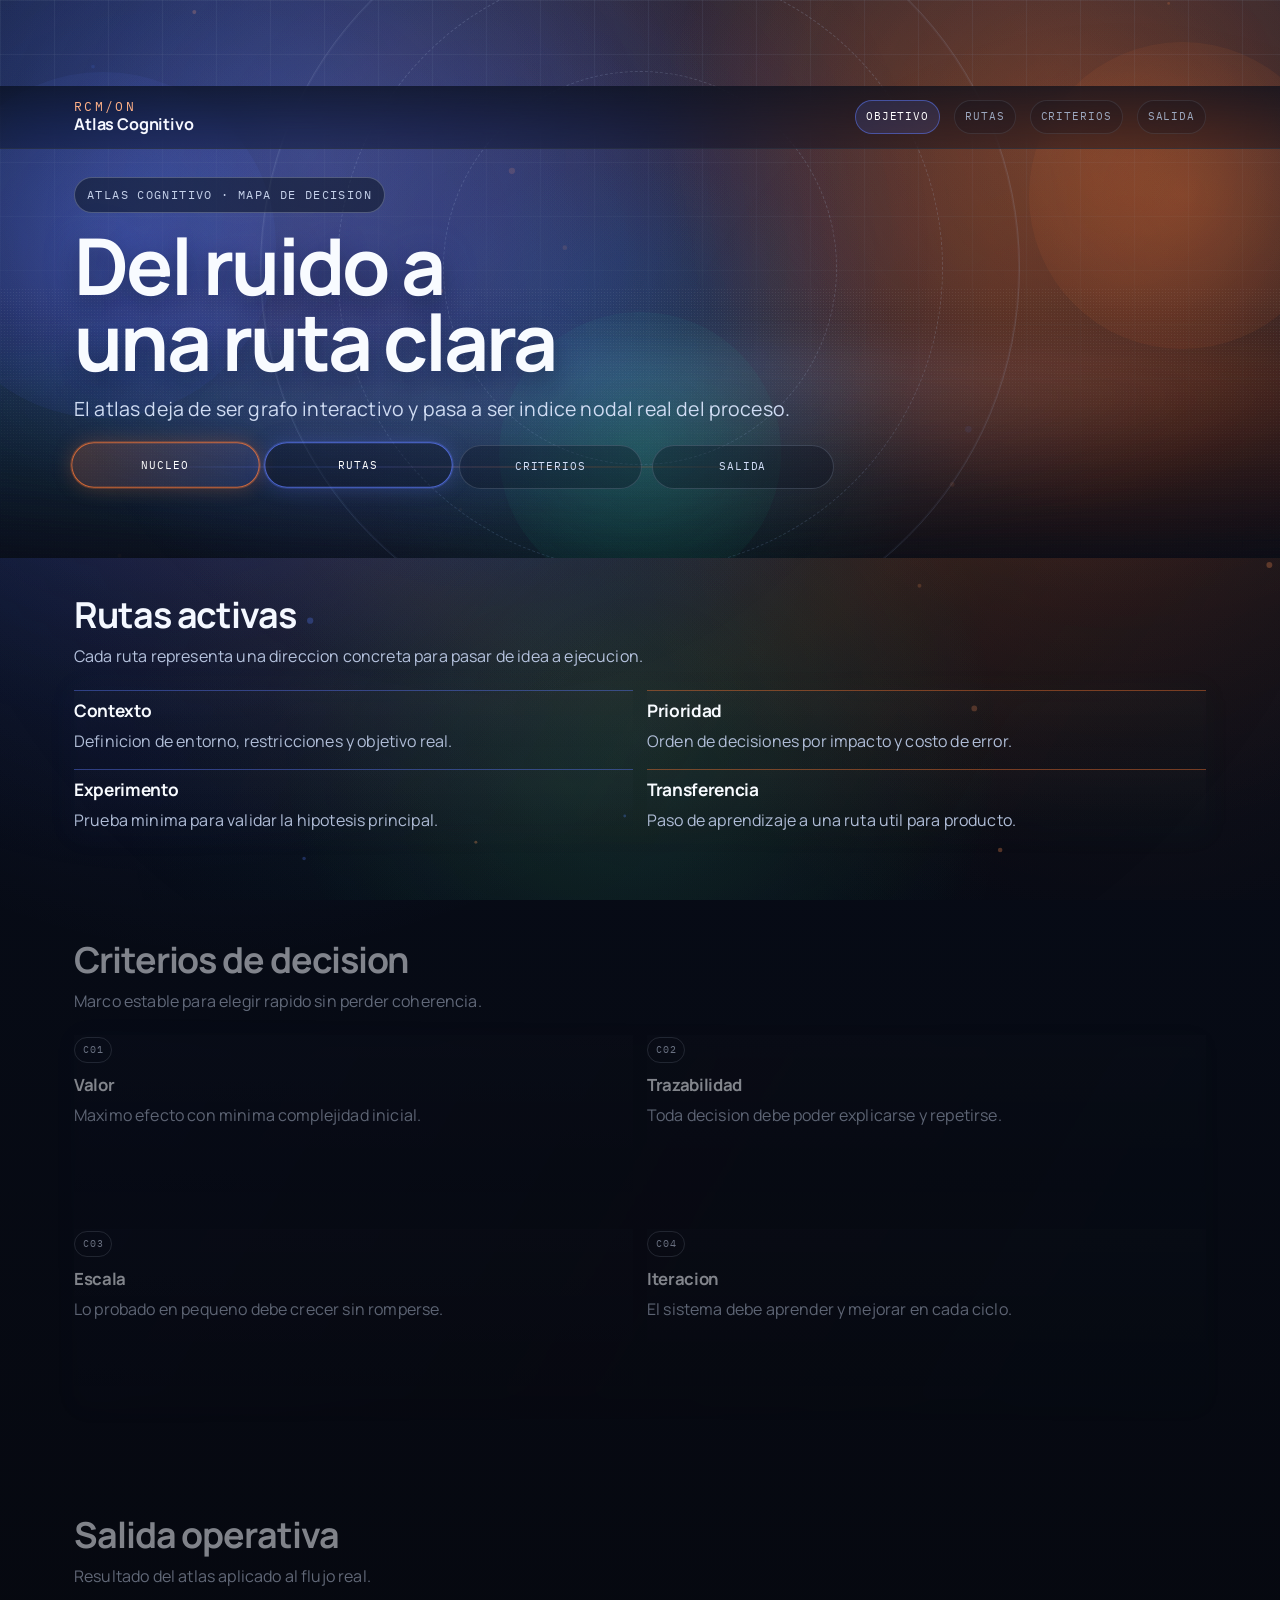
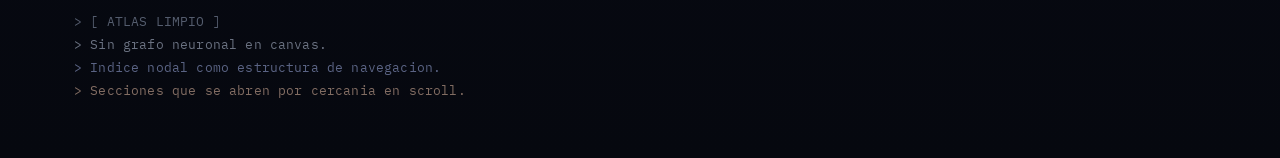
==== commit 6347737e: "new home" ====
--- a/01-hybrid-mind/atlas_cognitivo.html
+++ b/01-hybrid-mind/atlas_cognitivo.html
@@ -3,58 +3,123 @@
 <head>
     <meta charset="UTF-8">
     <meta name="viewport" content="width=device-width, initial-scale=1.0">
-    <title>RCM-ON | Motor Bottom-Up</title>
+    <title>RCM-ON | Atlas Cognitivo</title>
     <link rel="stylesheet" href="../css/rcm-theme.css">
+    <link rel="stylesheet" href="../css/kinetic-engine.css">
     <script defer src="https://static.cloudflareinsights.com/beacon.min.js" data-cf-beacon='{"token":"4bd4d9a2a4fd41ada302cc0f5b3d4526"}'></script>
-    <style>
-        .node-tree { border-left: 2px solid var(--border-main); padding-left: 25px; margin-left: 15px; position: relative; }
-        .node-branch { position: relative; margin-bottom: 20px; }
-        .node-branch::before { content: ''; position: absolute; left: -25px; top: 15px; width: 20px; height: 2px; background: var(--border-main); }
-    </style>
 </head>
-<body>
-    <div class="container">
-        <div class="flex-between" style="margin-bottom: 30px;">
-            <a href="../index.html" class="btn-back" style="margin: 0;">&larr; Volver al Hub de Arquitectura</a>
-            <span class="tag tag-focus">INFRAESTRUCTURA ACTIVA</span>
+<body class="hub-index hub-fused-page">
+    <div class="ambient-stage" aria-hidden="true">
+        <canvas id="ambientCanvas"></canvas>
+        <div class="ambient-veil"></div>
+        <div class="ambient-noise"></div>
+    </div>
+
+    <header class="top-nav" aria-label="Navegacion principal">
+        <div class="top-nav-inner">
+            <a href="../index.html" class="top-nav-brand" aria-label="Volver al hub">
+                <span class="brand-mark">RCM/ON</span>
+                <span class="brand-name">Atlas Cognitivo</span>
+            </a>
+            <nav class="top-nav-links">
+                <a href="#atlas-objetivo">Objetivo</a>
+                <a href="#atlas-rutas">Rutas</a>
+                <a href="#atlas-criterios">Criterios</a>
+                <a href="#atlas-salida">Salida</a>
+            </nav>
         </div>
+    </header>
 
-        <div class="alert-box alert-warning">
-            <strong>[ HIPERFOCO KINETIC ]</strong> Visualización del flujo de ideación, síntesis estratégica y ejecución asistida por IA.
-        </div>
+    <section class="hero-graph hero-impact" aria-hidden="true">
+        <div class="impact-mesh"></div>
+        <div class="impact-grid"></div>
+        <div class="impact-orb impact-orb-a"></div>
+        <div class="impact-orb impact-orb-b"></div>
+        <div class="impact-orb impact-orb-c"></div>
+        <div class="impact-rings"></div>
+    </section>
 
-        <div class="grid-2">
-            <div class="card-base card-hover-orange">
-                <h2 style="color: var(--orange-base); border-bottom: 1px solid var(--border-main); padding-bottom: 15px;">Fase 1: Ideación y Mapeo Bottom-Up</h2>
-                <p style="color: var(--text-muted); font-size: 0.95rem;">La solución parte de una idea inicial: se mapea contexto, diseño y estrategia hasta converger en una dirección técnica clara.</p>
-                <div class="node-tree" style="margin-top: 30px;">
-                    <div class="node-branch">
-                        <strong style="color: var(--text-main);">Ideación Base</strong>
-                        <p style="margin: 5px 0 0 0; font-size: 0.85rem; color: var(--text-muted);">Definición de hipótesis, problema objetivo y criterios iniciales.</p>
-                    </div>
-                    <div class="node-branch">
-                        <strong style="color: var(--orange-base);">Hiperfoco Estratégico</strong>
-                        <p style="margin: 5px 0 0 0; font-size: 0.85rem; color: var(--text-muted);">Convergencia de conocimientos de diseño, arquitectura y operación.</p>
-                    </div>
-                    <div class="node-branch" style="border-left: 2px solid var(--orange-base); margin-left: -2px; padding-left: 2px;">
-                        <strong style="color: var(--text-heading);">Síntesis de Diseño</strong>
-                        <p style="margin: 5px 0 0 0; font-size: 0.85rem; color: var(--emerald-base);">La ideación colapsa hacia una arquitectura coherente y accionable.</p>
-                    </div>
-                </div>
-            </div>
-
-            <div class="card-base card-hover-emerald">
-                <h2 style="color: var(--emerald-base); border-bottom: 1px solid var(--border-main); padding-bottom: 15px;">Fase 2: Ejecución Asistida por IA</h2>
-                <p style="color: var(--text-muted); font-size: 0.95rem;">La IA transforma la síntesis en implementación iterativa: menos fricción operativa y más velocidad de validación.</p>
-                <div style="background: #000; border: 1px solid var(--border-main); border-radius: 8px; padding: 20px; margin-top: 30px; font-family: 'JetBrains Mono', monospace; font-size: 0.85rem;">
-                    <div style="color: var(--text-dimmed);">> Inicializando pipeline de ejecución asistida...</div>
-                    <div style="color: var(--emerald-base); margin-top: 10px;">[AGENTE_ESTRATEGIA] Priorización de hipótesis... OK</div>
-                    <div style="color: var(--emerald-base); margin-top: 5px;">[AGENTE_DISEÑO] Traducción a componentes... OK</div>
-                    <div style="color: var(--emerald-base); margin-top: 5px;">[AGENTE_IMPLEMENTACIÓN] Entrega técnica iterativa... OK</div>
-                    <div style="color: var(--orange-base); margin-top: 15px;">> CONVERSIÓN OPERATIVA LISTA PARA VALIDACIÓN.</div>
-                </div>
+    <section class="container hero-front scene-section" id="atlas-objetivo" data-tone="cobalt" data-depth="0.08">
+        <div class="hero-copy">
+            <p class="hero-front-kicker">ATLAS COGNITIVO · MAPA DE DECISION</p>
+            <h1 class="hero-front-title hero-front-title-main">Del ruido a una ruta clara</h1>
+            <p class="hero-front-subtitle">El atlas deja de ser grafo interactivo y pasa a ser indice nodal real del proceso.</p>
+            <div class="home-node-index" aria-label="Indice nodal del atlas">
+                <a class="home-node home-node-core" href="#atlas-objetivo">Nucleo</a>
+                <a class="home-node" href="#atlas-rutas">Rutas</a>
+                <a class="home-node" href="#atlas-criterios">Criterios</a>
+                <a class="home-node" href="#atlas-salida">Salida</a>
             </div>
         </div>
-    </div>
+    </section>
+
+    <section class="container processes-section scene-section" id="atlas-rutas" data-tone="slate" data-depth="0.16">
+        <div class="labs-header">
+            <h2>Rutas activas</h2>
+            <p>Cada ruta representa una direccion concreta para pasar de idea a ejecucion.</p>
+        </div>
+        <div class="process-flow">
+            <article class="process-card process-card-cobalt reveal-up inview">
+                <h3 class="process-title">Contexto</h3>
+                <p class="process-description">Definicion de entorno, restricciones y objetivo real.</p>
+            </article>
+            <article class="process-card process-card-orange reveal-up inview">
+                <h3 class="process-title">Prioridad</h3>
+                <p class="process-description">Orden de decisiones por impacto y costo de error.</p>
+            </article>
+            <article class="process-card process-card-cobalt reveal-up inview">
+                <h3 class="process-title">Experimento</h3>
+                <p class="process-description">Prueba minima para validar la hipotesis principal.</p>
+            </article>
+            <article class="process-card process-card-orange reveal-up inview">
+                <h3 class="process-title">Transferencia</h3>
+                <p class="process-description">Paso de aprendizaje a una ruta util para producto.</p>
+            </article>
+        </div>
+    </section>
+
+    <section class="container labs-section scene-section" id="atlas-criterios" data-tone="orange" data-depth="0.26">
+        <div class="labs-header">
+            <h2>Criterios de decision</h2>
+            <p>Marco estable para elegir rapido sin perder coherencia.</p>
+        </div>
+        <div class="labs-grid labs-steps">
+            <article class="labs-card reveal-up inview">
+                <span class="labs-step">C01</span>
+                <h3>Valor</h3>
+                <p>Maximo efecto con minima complejidad inicial.</p>
+            </article>
+            <article class="labs-card reveal-up inview">
+                <span class="labs-step">C02</span>
+                <h3>Trazabilidad</h3>
+                <p>Toda decision debe poder explicarse y repetirse.</p>
+            </article>
+            <article class="labs-card reveal-up inview">
+                <span class="labs-step">C03</span>
+                <h3>Escala</h3>
+                <p>Lo probado en pequeno debe crecer sin romperse.</p>
+            </article>
+            <article class="labs-card labs-card-open reveal-up inview">
+                <span class="labs-step">C04</span>
+                <h3>Iteracion</h3>
+                <p>El sistema debe aprender y mejorar en cada ciclo.</p>
+            </article>
+        </div>
+    </section>
+
+    <section class="container log-section scene-section" id="atlas-salida" data-tone="emerald" data-depth="0.34">
+        <div class="labs-header">
+            <h2>Salida operativa</h2>
+            <p>Resultado del atlas aplicado al flujo real.</p>
+        </div>
+        <div class="system-log">
+            <div class="system-log-line log-muted">> [ ATLAS LIMPIO ]</div>
+            <div class="system-log-line">> Sin grafo neuronal en canvas.</div>
+            <div class="system-log-line log-cobalt">> Indice nodal como estructura de navegacion.</div>
+            <div class="system-log-line log-orange">> Secciones que se abren por cercania en scroll.</div>
+        </div>
+    </section>
+
+    <script src="./js/page-fusion.js" defer></script>
 </body>
-</html>+</html>
--- a/css/rcm-theme.css
+++ b/css/rcm-theme.css
@@ -1,66 +1,259 @@
-@import url('https://fonts.googleapis.com/css2?family=Inter:wght@300;400;600;800&family=JetBrains+Mono:wght@400;700&display=swap');
+@import url('https://fonts.googleapis.com/css2?family=Manrope:wght@400;500;600;700;800&family=IBM+Plex+Mono:wght@400;500;600&display=swap');
 
 :root {
-    --bg-base: #030305;
-    --surface-1: #0f0f13;
-    --surface-2: #1a1a20;
-    --border-subtle: rgba(255, 255, 255, 0.05);
-    --border-main: rgba(255, 255, 255, 0.12);
-    --text-heading: #ffffff;
-    --text-main: #e2e8f0;
-    --text-muted: #94a3b8;
-    --text-dimmed: #64748b;
-    --emerald-base: #10B981;
-    --emerald-glow: rgba(16, 185, 129, 0.4);
-    --emerald-surface: rgba(16, 185, 129, 0.1);
-    --orange-base: #F97316;
-    --orange-glow: rgba(249, 115, 22, 0.4);
-    --orange-surface: rgba(249, 115, 22, 0.1);
-}
+    color-scheme: dark;
+
+    --cobalt-50: #edf2ff;
+    --cobalt-100: #dbe5ff;
+    --cobalt-200: #b9cbff;
+    --cobalt-300: #8aa6ff;
+    --cobalt-400: #5f7dff;
+    --cobalt-500: #3d5afe;
+    --cobalt-600: #2f48d2;
+    --cobalt-700: #273ba7;
+    --cobalt-800: #212f82;
+    --cobalt-900: #1a2460;
+
+    --orange-50: #fff3eb;
+    --orange-100: #ffe3d1;
+    --orange-200: #ffc3a0;
+    --orange-300: #ff9b63;
+    --orange-400: #ff7a36;
+    --orange-500: #ff5d1f;
+    --orange-600: #db4710;
+    --orange-700: #b2380e;
+    --orange-800: #8f3012;
+    --orange-900: #762d13;
+
+    --slate-950: #06080f;
+    --slate-900: #0b1120;
+    --slate-850: #111a2c;
+    --slate-800: #182235;
+    --slate-700: #28354b;
+    --slate-600: #3f4e68;
+    --slate-500: #66748b;
+    --slate-400: #98a3b8;
+    --slate-300: #b9c1d1;
+    --slate-200: #d7dce8;
+    --slate-100: #ecf0f8;
+
+    --bg-base: var(--slate-950);
+    --bg-elevated: #0a1020;
+    --surface-1: rgba(14, 22, 38, 0.9);
+    --surface-2: rgba(20, 31, 52, 0.88);
+    --surface-3: rgba(28, 41, 64, 0.9);
+
+    --border-subtle: rgba(152, 163, 184, 0.18);
+    --border-main: rgba(152, 163, 184, 0.28);
+    --border-strong: rgba(152, 163, 184, 0.4);
+
+    --text-heading: #f7faff;
+    --text-main: #d4ddee;
+    --text-muted: #9ca8bf;
+    --text-dimmed: #76829a;
+
+    --cobalt-base: var(--cobalt-400);
+    --cobalt-glow: rgba(95, 125, 255, 0.36);
+    --cobalt-surface: rgba(61, 90, 254, 0.16);
+
+    --orange-base: var(--orange-400);
+    --orange-glow: rgba(255, 122, 54, 0.35);
+    --orange-surface: rgba(255, 122, 54, 0.15);
+
+    --emerald-base: #2ed3a7;
+    --emerald-glow: rgba(46, 211, 167, 0.34);
+    --emerald-surface: rgba(46, 211, 167, 0.14);
+
+    --radius-sm: 10px;
+    --radius-md: 14px;
+    --radius-lg: 20px;
+    --shadow-soft: 0 10px 26px rgba(2, 6, 16, 0.35);
+    --shadow-strong: 0 24px 56px rgba(2, 6, 16, 0.56);
+
+    --fx-ease-out: cubic-bezier(0.22, 1, 0.36, 1);
+    --fx-ease-smooth: cubic-bezier(0.2, 0.7, 0.2, 1);
+    --fx-speed-fast: 180ms;
+    --fx-speed-mid: 260ms;
+
+    --scene-bridge-cobalt: rgba(95, 125, 255, 0.18);
+    --scene-bridge-orange: rgba(255, 122, 54, 0.15);
+    --scene-bridge-emerald: rgba(46, 211, 167, 0.14);
+    --scene-bridge-shadow: rgba(8, 12, 22, 0.3);
+}
+
+* { box-sizing: border-box; }
+
+html,
+body { min-height: 100%; }
 
 body {
-    background-color: var(--bg-base); color: var(--text-main); font-family: 'Inter', sans-serif;
-    margin: 0; padding: 0; min-height: 100vh;
-    background-image: linear-gradient(var(--border-subtle) 1px, transparent 1px), linear-gradient(90deg, var(--border-subtle) 1px, transparent 1px);
-    background-size: 30px 30px; display: flex; flex-direction: column; align-items: center;
-}
-
-h1, h2, h3, h4 { color: var(--text-heading); margin-top: 0; font-family: 'JetBrains Mono', monospace;}
-a { text-decoration: none; color: var(--emerald-base); transition: all 0.3s; }
-a:hover { color: var(--emerald-glow); }
-
-.container { width: 100%; max-width: 1100px; padding: 40px 20px; box-sizing: border-box; }
-.btn-back { color: var(--text-muted); font-family: 'JetBrains Mono', monospace; font-size: 0.9rem; display: inline-block; margin-bottom: 30px; }
-.btn-back:hover { color: var(--orange-base); }
-
-.tag { font-family: 'JetBrains Mono', monospace; font-size: 0.75rem; padding: 4px 10px; border-radius: 4px; font-weight: bold; border: 1px solid transparent; }
-.tag-brand { background: var(--surface-2); color: var(--text-muted); border-color: var(--border-main); }
-.tag-online { background: var(--emerald-surface); color: var(--emerald-base); border-color: var(--emerald-base); }
-.tag-focus { background: var(--orange-surface); color: var(--orange-base); border-color: var(--orange-base); }
-
-/* --- UI KIT RCM-ON --- */
-.grid-2 { display: grid; grid-template-columns: repeat(2, 1fr); gap: 20px; }
-.grid-3 { display: grid; grid-template-columns: repeat(3, 1fr); gap: 20px; }
-.flex-row { display: flex; align-items: center; gap: 15px; }
-.flex-between { display: flex; justify-content: space-between; align-items: center; }
-
-@media (max-width: 768px) { .grid-2, .grid-3 { grid-template-columns: 1fr; } }
+    margin: 0;
+    color: var(--text-main);
+    font-family: 'Manrope', sans-serif;
+    background-color: var(--bg-base);
+    background-image:
+        radial-gradient(circle at 14% 9%, rgba(61, 90, 254, 0.22), transparent 36%),
+        radial-gradient(circle at 82% 16%, rgba(255, 122, 54, 0.16), transparent 34%),
+        linear-gradient(180deg, #070d18 0%, #06080f 100%);
+    letter-spacing: 0.01em;
+    line-height: 1.6;
+}
+
+h1, h2, h3, h4 {
+    margin-top: 0;
+    color: var(--text-heading);
+    line-height: 1.18;
+    letter-spacing: -0.02em;
+}
+
+h1 { font-size: clamp(2rem, 4.5vw, 3.2rem); }
+h2 { font-size: clamp(1.5rem, 2.5vw, 2.1rem); }
+h3 { font-size: clamp(1.14rem, 1.9vw, 1.34rem); }
+
+p { margin-top: 0; }
+
+a {
+    color: var(--cobalt-base);
+    text-decoration: none;
+    transition: color 0.24s ease, opacity 0.24s ease;
+}
+
+a:hover { color: var(--orange-base); }
+
+.container {
+    width: 100%;
+    max-width: 1140px;
+    padding: clamp(30px, 5vw, 56px) 24px;
+    margin: 0 auto;
+}
+
+.section-head {
+    display: grid;
+    gap: 8px;
+    margin-bottom: 18px;
+}
+
+.section-kicker {
+    font-family: 'IBM Plex Mono', monospace;
+    font-size: 0.72rem;
+    color: var(--text-muted);
+    text-transform: uppercase;
+    letter-spacing: 0.08em;
+}
+
+.btn-back {
+    display: inline-flex;
+    align-items: center;
+    gap: 8px;
+    margin-bottom: 26px;
+    color: var(--text-muted);
+    font-family: 'IBM Plex Mono', monospace;
+    font-size: 0.84rem;
+    text-transform: uppercase;
+    letter-spacing: 0.06em;
+}
+
+.btn-back:hover { color: var(--text-heading); }
+
+.tag {
+    display: inline-flex;
+    align-items: center;
+    gap: 6px;
+    padding: 5px 10px;
+    border-radius: 999px;
+    border: 1px solid transparent;
+    font-family: 'IBM Plex Mono', monospace;
+    font-size: 0.68rem;
+    text-transform: uppercase;
+    letter-spacing: 0.08em;
+}
+
+.tag-brand {
+    border-color: var(--border-main);
+    background: rgba(152, 163, 184, 0.08);
+    color: var(--text-muted);
+}
+
+.tag-online {
+    border-color: rgba(46, 211, 167, 0.55);
+    background: var(--emerald-surface);
+    color: #8df5d8;
+}
+
+.tag-focus {
+    border-color: rgba(255, 122, 54, 0.5);
+    background: var(--orange-surface);
+    color: #ffbf9c;
+}
+
+.grid-2 { display: grid; grid-template-columns: repeat(2, minmax(0, 1fr)); gap: 18px; }
+.grid-3 { display: grid; grid-template-columns: repeat(3, minmax(0, 1fr)); gap: 18px; }
+.flex-row { display: flex; align-items: center; gap: 14px; }
+.flex-between { display: flex; align-items: center; justify-content: space-between; gap: 14px; }
 
 .card-base {
-    background: var(--surface-1); border: 1px solid var(--border-main); border-radius: 12px;
-    padding: 25px; box-shadow: 0 5px 20px rgba(0,0,0,0.3); transition: all 0.3s ease; display: block;
-}
-.card-hover-emerald:hover { border-color: var(--emerald-base); transform: translateY(-3px); box-shadow: 0 10px 25px var(--emerald-glow); }
-.card-hover-orange:hover { border-color: var(--orange-base); transform: translateY(-3px); box-shadow: 0 10px 25px var(--orange-glow); }
+    display: block;
+    padding: 24px;
+    border-radius: var(--radius-md);
+    border: 1px solid var(--border-main);
+    background:
+        linear-gradient(155deg, rgba(29, 43, 69, 0.34), rgba(14, 23, 38, 0.72)),
+        linear-gradient(180deg, rgba(61, 90, 254, 0.08) 0%, rgba(0, 0, 0, 0) 60%);
+    backdrop-filter: blur(8px) saturate(1.14);
+    box-shadow: var(--shadow-soft);
+    transition: transform var(--fx-speed-mid) var(--fx-ease-out), border-color var(--fx-speed-mid) var(--fx-ease-smooth), box-shadow var(--fx-speed-mid) var(--fx-ease-smooth);
+}
+
+.card-hover-emerald:hover {
+    transform: translateY(-3px);
+    border-color: rgba(46, 211, 167, 0.62);
+    box-shadow: 0 16px 36px rgba(2, 8, 18, 0.52), 0 0 0 1px rgba(46, 211, 167, 0.14);
+}
+
+.card-hover-orange:hover {
+    transform: translateY(-3px);
+    border-color: rgba(255, 122, 54, 0.62);
+    box-shadow: 0 16px 36px rgba(2, 8, 18, 0.52), 0 0 0 1px rgba(255, 122, 54, 0.16);
+}
 
 .input-terminal {
-    width: 100%; background: var(--bg-base); border: 1px solid var(--border-main); color: var(--emerald-base);
-    font-family: 'JetBrains Mono', monospace; padding: 12px 15px; border-radius: 6px; box-sizing: border-box; transition: border 0.3s;
-}
-.input-terminal:focus { outline: none; border-color: var(--emerald-base); box-shadow: 0 0 10px var(--emerald-glow); }
+    width: 100%;
+    padding: 12px 14px;
+    border: 1px solid var(--border-main);
+    border-radius: var(--radius-sm);
+    background: rgba(8, 12, 24, 0.9);
+    color: #9ad2ff;
+    font-family: 'IBM Plex Mono', monospace;
+    font-size: 0.88rem;
+    transition: border-color 0.24s ease, box-shadow 0.24s ease;
+}
+
+.input-terminal:focus {
+    outline: none;
+    border-color: rgba(95, 125, 255, 0.7);
+    box-shadow: 0 0 0 3px rgba(95, 125, 255, 0.18);
+}
+
 .input-terminal::placeholder { color: var(--text-dimmed); }
 
-.alert-box { padding: 15px; border-radius: 8px; border-left: 4px solid; margin-bottom: 20px; font-size: 0.95rem; }
-.alert-info { background: var(--surface-2); border-color: var(--text-muted); color: var(--text-main); }
-.alert-success { background: var(--emerald-surface); border-color: var(--emerald-base); color: var(--emerald-base); }
-.alert-warning { background: var(--orange-surface); border-color: var(--orange-base); color: var(--orange-base); }+.alert-box {
+    margin-bottom: 18px;
+    padding: 14px 16px;
+    border-radius: var(--radius-sm);
+    border: 1px solid var(--border-main);
+    border-left-width: 4px;
+    background: rgba(16, 24, 39, 0.8);
+}
+
+.alert-info { border-left-color: var(--cobalt-base); color: #bbccff; }
+.alert-success { border-left-color: var(--emerald-base); color: #9ef4de; }
+.alert-warning { border-left-color: var(--orange-base); color: #ffc9aa; }
+
+main { width: 100%; }
+
+@media (max-width: 900px) {
+    .grid-2,
+    .grid-3 { grid-template-columns: 1fr; }
+
+    .container { padding-inline: 16px; }
+}
--- a/css/kinetic-engine.css
+++ b/css/kinetic-engine.css
@@ -0,0 +1,1684 @@
+@keyframes floatOrb {
+    0%, 100% { transform: translate3d(0, 0, 0) scale(1); }
+    50% { transform: translate3d(0, -14px, 0) scale(1.06); }
+}
+
+@keyframes ringSpin {
+    0% { transform: translate(-50%, -50%) rotate(0deg); }
+    100% { transform: translate(-50%, -50%) rotate(360deg); }
+}
+
+@keyframes pulseSignal {
+    0%, 100% { opacity: 0.5; transform: scale(1); }
+    50% { opacity: 0.95; transform: scale(1.08); }
+}
+
+.hub-index {
+    --section-width: 1180px;
+    position: relative;
+    overflow-x: clip;
+    padding-top: 86px;
+    background:
+        radial-gradient(circle at 18% 18%, rgba(95, 125, 255, 0.16), transparent 36%),
+        radial-gradient(circle at 86% 10%, rgba(255, 122, 54, 0.15), transparent 34%),
+        linear-gradient(180deg, #111a2f 0%, #070c18 34%, #06080f 100%);
+    --scene-shift: 0px;
+    --scene-glow: 0.92;
+    --scroll-progress: 0;
+    --section-drift: 0px;
+    --local-tilt: 0deg;
+}
+
+.hub-index::before {
+    content: "";
+    position: fixed;
+    inset: 0;
+    z-index: 0;
+    pointer-events: none;
+    background:
+        radial-gradient(circle at 12% 36%, rgba(95, 125, 255, 0.1), transparent 44%),
+        radial-gradient(circle at 88% 56%, rgba(255, 122, 54, 0.08), transparent 40%),
+        radial-gradient(circle at 44% 88%, rgba(46, 211, 167, 0.06), transparent 42%);
+}
+
+.hub-index::after {
+    content: "";
+    position: fixed;
+    inset: 0;
+    z-index: 0;
+    pointer-events: none;
+    opacity: 0;
+    transition: opacity 0.45s ease, background 0.45s ease;
+}
+
+.hub-index[data-tone="cobalt"]::after {
+    opacity: 0.42;
+    background: radial-gradient(circle at 38% 28%, rgba(95, 125, 255, 0.24), transparent 44%);
+}
+
+.hub-index[data-tone="orange"]::after {
+    opacity: 0.5;
+    background: radial-gradient(circle at 64% 24%, rgba(255, 122, 54, 0.24), transparent 44%);
+}
+
+.hub-index[data-tone="emerald"]::after {
+    opacity: 0.46;
+    background: radial-gradient(circle at 52% 60%, rgba(46, 211, 167, 0.22), transparent 46%);
+}
+
+.hub-index[data-tone="slate"]::after {
+    opacity: 0.3;
+    background: radial-gradient(circle at 50% 40%, rgba(166, 181, 209, 0.16), transparent 50%);
+}
+
+.ambient-stage {
+    position: fixed;
+    inset: 0;
+    z-index: 0;
+    pointer-events: none;
+}
+
+#ambientCanvas {
+    width: 100%;
+    height: 100%;
+    opacity: var(--scene-glow);
+}
+
+.ambient-veil {
+    position: absolute;
+    inset: 0;
+    background:
+        radial-gradient(circle at calc(12% + (var(--scroll-progress) * 38%)) calc(20% + (var(--scroll-progress) * 42%)), rgba(95, 125, 255, 0.2), transparent 42%),
+        radial-gradient(circle at calc(88% - (var(--scroll-progress) * 34%)) calc(18% + (var(--scroll-progress) * 46%)), rgba(255, 122, 54, 0.16), transparent 36%),
+        radial-gradient(circle at 50% calc(82% - (var(--scroll-progress) * 26%)), rgba(46, 211, 167, 0.13), transparent 38%);
+    opacity: 0.74;
+    transition: opacity 0.2s linear;
+}
+
+.ambient-noise {
+    position: absolute;
+    inset: 0;
+    background-image: radial-gradient(rgba(255, 255, 255, 0.08) 0.55px, transparent 0.7px);
+    background-size: 4px 4px;
+    opacity: 0.11;
+    mix-blend-mode: soft-light;
+}
+
+.hub-index > *:not(.ambient-stage):not(.hero-graph) {
+    position: relative;
+    z-index: 1;
+}
+
+.hub-index > .hero-graph {
+    position: absolute;
+    z-index: 0;
+}
+
+.top-nav {
+    position: fixed;
+    top: 0;
+    left: 0;
+    right: 0;
+    z-index: 30;
+    backdrop-filter: blur(14px) saturate(1.25);
+    background: linear-gradient(180deg, rgba(11, 18, 32, 0.86), rgba(11, 18, 32, 0.62));
+    border-bottom: 1px solid rgba(156, 168, 191, 0.24);
+}
+
+.top-nav-inner {
+    max-width: var(--section-width);
+    margin: 0 auto;
+    padding: 14px 24px;
+    display: flex;
+    align-items: center;
+    justify-content: space-between;
+    gap: 16px;
+}
+
+.top-nav-brand {
+    display: grid;
+    gap: 2px;
+    line-height: 1;
+    min-width: 250px;
+}
+
+.brand-mark {
+    font-family: 'IBM Plex Mono', monospace;
+    font-size: 0.8rem;
+    letter-spacing: 0.18em;
+    color: #ffb187;
+    text-transform: uppercase;
+}
+
+.brand-name {
+    font-size: 1.01rem;
+    font-weight: 700;
+    letter-spacing: -0.01em;
+    color: #f6f8ff;
+}
+
+.top-nav-links {
+    display: flex;
+    align-items: center;
+    gap: 14px;
+    flex-wrap: wrap;
+    justify-content: flex-end;
+}
+
+.top-nav-links a {
+    font-family: 'IBM Plex Mono', monospace;
+    font-size: 0.7rem;
+    text-transform: uppercase;
+    letter-spacing: 0.08em;
+    padding: 7px 10px;
+    border-radius: 999px;
+    color: var(--text-muted);
+    border: 1px solid transparent;
+    transition: border-color 0.26s ease, color 0.26s ease, background 0.26s ease;
+}
+
+.top-nav-links a:hover {
+    color: #f8fbff;
+    border-color: rgba(156, 168, 191, 0.38);
+    background: rgba(156, 168, 191, 0.09);
+}
+
+.top-nav-links a.is-active {
+    color: #ffffff;
+    border-color: rgba(95, 125, 255, 0.62);
+    background: rgba(95, 125, 255, 0.22);
+}
+
+.hub-fused-page .top-nav {
+    border-bottom-color: rgba(156, 168, 191, 0.14);
+    background: linear-gradient(180deg, rgba(8, 14, 27, 0.72), rgba(8, 14, 27, 0.44));
+}
+
+.hub-fused-page .top-nav-links a {
+    border-color: rgba(156, 168, 191, 0.14);
+    background: rgba(10, 18, 34, 0.2);
+}
+
+.hub-fused-page .top-nav-links a.is-active {
+    border-color: rgba(95, 125, 255, 0.5);
+    background: rgba(95, 125, 255, 0.15);
+}
+
+.hero-graph {
+    position: absolute;
+    inset: 0 0 auto 0;
+    height: min(62vh, 620px);
+    overflow: hidden;
+    pointer-events: none;
+}
+
+.hero-graph::before {
+    content: "";
+    position: absolute;
+    inset: auto -8% -10% -8%;
+    height: clamp(180px, 30vh, 360px);
+    pointer-events: none;
+    background:
+        radial-gradient(ellipse at 50% 12%, rgba(95, 125, 255, 0.22), transparent 56%),
+        radial-gradient(ellipse at 78% 20%, rgba(255, 122, 54, 0.18), transparent 54%),
+        radial-gradient(ellipse at 30% 24%, rgba(46, 211, 167, 0.14), transparent 58%);
+    filter: blur(20px) saturate(1.08);
+    opacity: 0.78;
+}
+
+.hero-graph::after {
+    content: "";
+    position: absolute;
+    inset: auto 0 0 0;
+    height: clamp(180px, 30vh, 360px);
+    pointer-events: none;
+    background:
+        linear-gradient(
+            180deg,
+            rgba(8, 12, 22, 0) 0%,
+            rgba(8, 12, 22, 0.2) 30%,
+            rgba(8, 12, 22, 0.48) 56%,
+            rgba(8, 12, 22, 0.72) 78%,
+            rgba(8, 12, 22, 0.9) 100%
+        ),
+        radial-gradient(rgba(255, 255, 255, 0.07) 0.45px, transparent 0.7px);
+    background-size: auto, 3px 3px;
+    mix-blend-mode: soft-light;
+    opacity: 0.96;
+}
+
+.impact-mesh {
+    position: absolute;
+    inset: 0;
+    background:
+        radial-gradient(circle at 24% 28%, rgba(95, 125, 255, 0.24), transparent 40%),
+        radial-gradient(circle at 82% 24%, rgba(255, 122, 54, 0.2), transparent 34%),
+        radial-gradient(circle at 50% 78%, rgba(46, 211, 167, 0.11), transparent 36%);
+}
+
+.impact-grid {
+    position: absolute;
+    inset: 0;
+    background-image:
+        linear-gradient(rgba(139, 157, 182, 0.11) 1px, transparent 1px),
+        linear-gradient(90deg, rgba(139, 157, 182, 0.11) 1px, transparent 1px);
+    background-size: 54px 54px;
+    mask-image: linear-gradient(180deg, rgba(0, 0, 0, 0.95), rgba(0, 0, 0, 0.3) 65%, transparent);
+}
+
+.impact-orb {
+    position: absolute;
+    border-radius: 999px;
+    filter: blur(0.5px);
+    animation: floatOrb 7s ease-in-out infinite;
+}
+
+.impact-orb-a {
+    width: clamp(180px, 27vw, 360px);
+    height: clamp(180px, 27vw, 360px);
+    left: -70px;
+    top: 72px;
+    background: radial-gradient(circle, rgba(95, 125, 255, 0.24), rgba(95, 125, 255, 0));
+}
+
+.impact-orb-b {
+    width: clamp(180px, 24vw, 330px);
+    height: clamp(180px, 24vw, 330px);
+    right: -56px;
+    top: 42px;
+    background: radial-gradient(circle, rgba(255, 122, 54, 0.24), rgba(255, 122, 54, 0));
+    animation-delay: 1.2s;
+}
+
+.impact-orb-c {
+    width: clamp(180px, 22vw, 300px);
+    height: clamp(180px, 22vw, 300px);
+    left: 50%;
+    bottom: -36px;
+    transform: translateX(-50%);
+    background: radial-gradient(circle, rgba(46, 211, 167, 0.18), rgba(46, 211, 167, 0));
+    animation-delay: 2.2s;
+}
+
+.impact-rings {
+    position: absolute;
+    left: 50%;
+    top: 48%;
+    width: min(74vw, 760px);
+    aspect-ratio: 1;
+    transform: translate(-50%, -50%);
+    border-radius: 50%;
+    border: 1px solid rgba(166, 181, 209, 0.18);
+    box-shadow: inset 0 0 0 1px rgba(166, 181, 209, 0.08);
+}
+
+.impact-rings::before,
+.impact-rings::after {
+    content: "";
+    position: absolute;
+    inset: 10%;
+    border-radius: 50%;
+    border: 1px dashed rgba(166, 181, 209, 0.22);
+    animation: ringSpin 32s linear infinite;
+}
+
+.impact-rings::after {
+    inset: 24%;
+    animation-direction: reverse;
+    animation-duration: 22s;
+}
+
+.container {
+    max-width: var(--section-width);
+}
+
+.hero-front {
+    margin-top: 8px;
+    margin-bottom: -14px;
+    min-height: min(28vh, 280px);
+    display: grid;
+    align-content: center;
+    gap: 14px;
+    text-align: left;
+}
+
+.hub-index:not(.hub-fused-page) .hero-front {
+    margin-top: 0;
+    margin-bottom: 0;
+    min-height: auto;
+    align-content: start;
+    padding-top: 10px;
+}
+
+body.hub-index > section#objetivo.hero-front.container {
+    margin-top: 0 !important;
+    margin-bottom: 0 !important;
+    min-height: min(34vh, 360px) !important;
+    height: auto !important;
+    padding-top: clamp(18px, 3vw, 34px) !important;
+    padding-bottom: clamp(14px, 2vw, 24px) !important;
+    align-content: start !important;
+}
+
+body.hub-index:not(.hub-fused-page) > section#objetivo {
+    padding-top: clamp(12px, 2.2vw, 24px) !important;
+    min-height: min(34vh, 360px) !important;
+}
+
+body.hub-index > section#objetivo .hero-editorial {
+    align-items: start !important;
+    align-content: start !important;
+}
+
+.hub-fused-page .hero-front {
+    min-height: min(38vh, 360px);
+    align-content: start;
+    padding-top: clamp(10px, 2vw, 20px);
+}
+
+.scene-section {
+    scroll-margin-top: 110px;
+    position: relative;
+}
+
+.scene-section + .scene-section {
+    margin-top: -14px;
+    padding-top: calc(clamp(28px, 4vw, 52px) + 14px);
+}
+
+.hub-fused-page .scene-section + .scene-section {
+    margin-top: -22px;
+    padding-top: calc(clamp(28px, 4vw, 52px) + 20px);
+}
+
+.scene-section + .scene-section .labs-header {
+    position: relative;
+}
+
+.scene-section + .scene-section .labs-header::before {
+    content: "";
+    position: absolute;
+    left: -18px;
+    right: -18px;
+    top: -42px;
+    height: 60px;
+    pointer-events: none;
+    border-radius: 999px;
+    background:
+        radial-gradient(circle at 26% 45%, color-mix(in srgb, var(--scene-bridge-cobalt) 130%, transparent), transparent 52%),
+        radial-gradient(circle at 74% 45%, color-mix(in srgb, var(--scene-bridge-orange) 120%, transparent), transparent 54%),
+        linear-gradient(180deg, rgba(7, 11, 20, 0), color-mix(in srgb, var(--scene-bridge-shadow) 140%, transparent));
+    filter: blur(7px);
+    opacity: calc(0.52 + (var(--local-mix) * 0.48));
+    transform: translate3d(0, calc(var(--local-shift) * 0.22), 0);
+}
+
+.scene-section + .scene-section::before {
+    content: "";
+    position: absolute;
+    left: 12px;
+    right: 12px;
+    top: -22px;
+    height: 42px;
+    pointer-events: none;
+    border-radius: 999px;
+    background:
+        radial-gradient(circle at 28% 50%, color-mix(in srgb, var(--scene-bridge-cobalt) calc(90% + (var(--local-mix) * 60%)), transparent), transparent 60%),
+        radial-gradient(circle at 72% 50%, color-mix(in srgb, var(--scene-bridge-orange) calc(86% + (var(--local-mix) * 56%)), transparent), transparent 62%),
+        linear-gradient(180deg, rgba(8, 12, 22, 0), color-mix(in srgb, var(--scene-bridge-shadow) calc(52% + (var(--local-mix) * 34%)), transparent));
+    filter: blur(6px);
+    opacity: calc(0.58 + (var(--local-mix) * 0.3));
+    z-index: 0;
+    transform: translate3d(0, calc(var(--local-shift) * 0.18), 0);
+}
+
+.hero-editorial {
+    display: grid;
+    grid-template-columns: minmax(0, 1.24fr) minmax(280px, 0.86fr);
+    align-items: start;
+    gap: 18px;
+}
+
+.hero-copy {
+    display: grid;
+    gap: 14px;
+}
+
+.hero-front-kicker {
+    margin: 0;
+    width: fit-content;
+    font-family: 'IBM Plex Mono', monospace;
+    font-size: 0.72rem;
+    letter-spacing: 0.12em;
+    text-transform: uppercase;
+    color: #c5d1ea;
+    padding: 8px 12px;
+    border-radius: 999px;
+    border: 1px solid rgba(168, 181, 210, 0.36);
+    background: rgba(12, 20, 36, 0.55);
+}
+
+.hero-front-title {
+    margin: 0;
+    max-width: 16ch;
+    font-size: clamp(2.3rem, 6.2vw, 4.9rem);
+    line-height: 0.97;
+    color: #f8fbff;
+    letter-spacing: -0.035em;
+    text-wrap: balance;
+}
+
+.hero-front-title-main {
+    text-shadow:
+        0 10px 24px rgba(7, 14, 28, 0.5),
+        0 0 40px rgba(95, 125, 255, 0.2);
+}
+
+.hero-front-subtitle {
+    margin: 0;
+    max-width: 60ch;
+    color: #d0dcf3;
+    font-size: clamp(1rem, 1.8vw, 1.22rem);
+}
+
+.hero-front-description {
+    margin: 0;
+    max-width: 62ch;
+    color: #afbdd9;
+    font-size: 1rem;
+}
+
+.hero-preview {
+    position: relative;
+    overflow: hidden;
+    min-height: 340px;
+    display: grid;
+    align-content: start;
+    gap: 12px;
+    border: 0;
+    background:
+        linear-gradient(160deg, rgba(16, 28, 48, 0.38), rgba(10, 17, 30, 0.2)),
+        radial-gradient(circle at 78% 14%, rgba(255, 122, 54, 0.16), transparent 42%);
+    box-shadow: none;
+    padding: 0;
+}
+
+.hero-preview::before {
+    content: "";
+    position: absolute;
+    inset: 0;
+    pointer-events: none;
+    background:
+        linear-gradient(115deg, rgba(95, 125, 255, 0.08), rgba(255, 122, 54, 0.08) 55%, rgba(46, 211, 167, 0.07)),
+        radial-gradient(circle at 85% 86%, rgba(95, 125, 255, 0.12), transparent 38%);
+}
+
+.hero-preview > * {
+    position: relative;
+}
+
+.hero-preview-kicker {
+    margin: 0;
+    width: fit-content;
+    font-family: 'IBM Plex Mono', monospace;
+    font-size: 0.64rem;
+    letter-spacing: 0.11em;
+    text-transform: uppercase;
+    color: #9cb3ff;
+    border: 1px solid rgba(95, 125, 255, 0.42);
+    border-radius: 999px;
+    padding: 4px 8px;
+}
+
+.hero-preview h3 {
+    margin: 0;
+    font-size: 1.35rem;
+    color: #f4f8ff;
+}
+
+.hero-preview p {
+    margin: 0;
+    color: #afbed9;
+    font-size: 0.94rem;
+}
+
+.preview-wave {
+    margin-top: 6px;
+    height: 52px;
+    display: grid;
+    grid-template-columns: repeat(8, 1fr);
+    gap: 8px;
+    align-items: end;
+}
+
+.preview-wave span {
+    border-radius: 999px;
+    background: linear-gradient(180deg, rgba(95, 125, 255, 0.9), rgba(255, 122, 54, 0.82));
+    height: 22%;
+    transform-origin: bottom;
+    animation: pulseSignal 2.4s ease-in-out infinite;
+}
+
+.preview-wave span:nth-child(2) { animation-delay: 0.12s; height: 34%; }
+.preview-wave span:nth-child(3) { animation-delay: 0.28s; height: 66%; }
+.preview-wave span:nth-child(4) { animation-delay: 0.18s; height: 48%; }
+.preview-wave span:nth-child(5) { animation-delay: 0.34s; height: 72%; }
+.preview-wave span:nth-child(6) { animation-delay: 0.24s; height: 43%; }
+.preview-wave span:nth-child(7) { animation-delay: 0.38s; height: 58%; }
+.preview-wave span:nth-child(8) { animation-delay: 0.44s; height: 30%; }
+
+.preview-metrics {
+    margin-top: 2px;
+    display: grid;
+    gap: 8px;
+}
+
+.preview-metrics div {
+    display: flex;
+    justify-content: space-between;
+    gap: 8px;
+    border-bottom: 1px dashed rgba(166, 181, 209, 0.28);
+    padding-bottom: 6px;
+}
+
+.preview-metrics strong {
+    font-family: 'IBM Plex Mono', monospace;
+    font-size: 0.66rem;
+    letter-spacing: 0.09em;
+    text-transform: uppercase;
+    color: #98add8;
+}
+
+.preview-metrics span {
+    font-size: 0.8rem;
+    color: #dbe5ff;
+}
+
+.hero-preview-link {
+    margin-top: 2px;
+    width: fit-content;
+    display: inline-flex;
+    align-items: center;
+    min-height: 36px;
+    padding: 8px 11px;
+    border-radius: 9px;
+    border: 1px solid rgba(255, 122, 54, 0.52);
+    color: #ffd8c1;
+    font-family: 'IBM Plex Mono', monospace;
+    font-size: 0.68rem;
+    letter-spacing: 0.08em;
+    text-transform: uppercase;
+    background: rgba(255, 122, 54, 0.12);
+}
+
+.hero-preview-link:hover {
+    color: #fff4ec;
+    background: rgba(255, 122, 54, 0.2);
+}
+
+.hero-signals {
+    display: grid;
+    grid-template-columns: repeat(3, minmax(0, 1fr));
+    gap: 12px;
+    max-width: 780px;
+}
+
+.home-node-index {
+    position: relative;
+    display: grid;
+    grid-template-columns: repeat(4, minmax(0, 1fr));
+    gap: 10px;
+    max-width: 760px;
+    margin-top: 6px;
+}
+
+.home-node-index::before {
+    content: "";
+    position: absolute;
+    left: 12%;
+    right: 12%;
+    top: 50%;
+    height: 1px;
+    background: linear-gradient(90deg, rgba(95, 125, 255, 0.08), rgba(95, 125, 255, 0.42), rgba(255, 122, 54, 0.42), rgba(255, 122, 54, 0.08));
+    transform: translateY(-50%);
+    pointer-events: none;
+}
+
+.home-node {
+    position: relative;
+    z-index: 1;
+    min-height: 44px;
+    display: inline-flex;
+    align-items: center;
+    justify-content: center;
+    border-radius: 999px;
+    border: 1px solid rgba(156, 168, 191, 0.44);
+    background: rgba(9, 16, 30, 0.62);
+    color: #d3dff9;
+    font-family: 'IBM Plex Mono', monospace;
+    font-size: 0.66rem;
+    letter-spacing: 0.08em;
+    text-transform: uppercase;
+    transition: transform 220ms ease, border-color 220ms ease, box-shadow 220ms ease, color 220ms ease;
+}
+
+.hub-fused-page .home-node {
+    border-color: rgba(156, 168, 191, 0.24);
+    background: color-mix(in srgb, rgba(9, 16, 30, 0.42) 82%, transparent);
+}
+
+.home-node.home-node-core {
+    border-color: rgba(255, 122, 54, 0.56);
+    background: linear-gradient(145deg, rgba(255, 122, 54, 0.2), rgba(95, 125, 255, 0.14));
+}
+
+.home-node.is-near,
+.home-node.is-active,
+.home-node:hover {
+    transform: translateY(-2px) scale(1.03);
+    color: #ffffff;
+}
+
+.home-node.is-near {
+    border-color: rgba(95, 125, 255, 0.74);
+    box-shadow: 0 0 0 1px rgba(95, 125, 255, 0.26), 0 0 20px rgba(95, 125, 255, 0.26);
+}
+
+.home-node.is-active {
+    border-color: rgba(255, 122, 54, 0.76);
+    box-shadow: 0 0 0 1px rgba(255, 122, 54, 0.3), 0 0 20px rgba(255, 122, 54, 0.26);
+}
+
+.signal-pill {
+    padding: 14px 14px;
+    border-radius: 12px;
+    border: 1px solid rgba(166, 181, 209, 0.3);
+    background: linear-gradient(145deg, rgba(14, 24, 42, 0.78), rgba(9, 15, 28, 0.72));
+    box-shadow: 0 10px 30px rgba(4, 9, 20, 0.35);
+    display: grid;
+    gap: 4px;
+}
+
+.signal-pill strong {
+    font-size: 1.5rem;
+    color: #f7fbff;
+    letter-spacing: -0.03em;
+    animation: pulseSignal 5s ease-in-out infinite;
+}
+
+.signal-pill span {
+    font-size: 0.83rem;
+    color: #aebcda;
+}
+
+.hero-cta {
+    margin-top: 6px;
+    display: flex;
+    gap: 10px;
+    flex-wrap: wrap;
+}
+
+.hero-cta-link {
+    display: inline-flex;
+    align-items: center;
+    justify-content: center;
+    min-height: 42px;
+    padding: 10px 14px;
+    border-radius: 999px;
+    border: 1px solid rgba(95, 125, 255, 0.62);
+    background: linear-gradient(135deg, rgba(95, 125, 255, 0.28), rgba(95, 125, 255, 0.14));
+    color: #edf2ff;
+    font-family: 'IBM Plex Mono', monospace;
+    font-size: 0.74rem;
+    letter-spacing: 0.08em;
+    text-transform: uppercase;
+    transition: transform 0.25s ease, box-shadow 0.25s ease, background 0.25s ease;
+}
+
+.hero-cta-link:hover {
+    transform: translateY(-2px);
+    background: linear-gradient(135deg, rgba(95, 125, 255, 0.42), rgba(95, 125, 255, 0.18));
+    box-shadow: 0 14px 34px rgba(28, 53, 137, 0.5);
+    color: #ffffff;
+}
+
+.hero-cta-link.secondary {
+    border-color: rgba(255, 122, 54, 0.6);
+    background: linear-gradient(135deg, rgba(255, 122, 54, 0.28), rgba(255, 122, 54, 0.14));
+    color: #ffe4d3;
+}
+
+.hero-cta-link.secondary:hover {
+    background: linear-gradient(135deg, rgba(255, 122, 54, 0.42), rgba(255, 122, 54, 0.18));
+    box-shadow: 0 14px 34px rgba(133, 56, 18, 0.52);
+}
+
+.processes-section,
+.labs-section,
+.log-section {
+    margin-top: 8px;
+    padding-top: clamp(28px, 4vw, 52px);
+    position: relative;
+    isolation: isolate;
+    --local-shift: 0px;
+    --local-mix: 0;
+    --local-tilt: 0deg;
+    transform: none;
+    opacity: calc(0.34 + (var(--open-level, 0) * 0.8));
+    transition: opacity 260ms ease, filter 260ms ease;
+    filter: saturate(calc(0.72 + (var(--open-level, 0) * 0.52)));
+}
+
+.scene-section.is-open {
+    opacity: 1;
+    filter: saturate(1);
+}
+
+.processes-section::before,
+.labs-section::before,
+.log-section::before {
+    content: none;
+}
+
+.hub-index .processes-section::before,
+.hub-index .labs-section::before,
+.hub-index .log-section::before,
+.hub-index .processes-section::after,
+.hub-index .labs-section::after,
+.hub-index .log-section::after {
+    content: none;
+}
+
+.hub-index .scene-section + .scene-section::before,
+.hub-index .scene-section + .scene-section .labs-header::before {
+    opacity: 0.22;
+    filter: blur(10px);
+}
+
+.processes-section::after,
+.labs-section::after,
+.log-section::after {
+    content: none;
+}
+
+.labs-header {
+    max-width: 760px;
+    margin-bottom: 20px;
+}
+
+.labs-header h2 {
+    margin: 0;
+    font-size: clamp(1.7rem, 2.8vw, 2.4rem);
+    letter-spacing: -0.03em;
+    color: #f4f8ff;
+}
+
+.labs-header p {
+    margin: 8px 0 0;
+    color: #b5c2dd;
+}
+
+.process-flow {
+    display: grid;
+    grid-template-columns: repeat(12, minmax(0, 1fr));
+    gap: 14px;
+}
+
+.process-flow,
+.labs-grid,
+.learning-grid {
+    position: relative;
+}
+
+.process-flow::before,
+.labs-grid::before,
+.learning-grid::before {
+    content: "";
+    position: absolute;
+    inset: -10px;
+    pointer-events: none;
+    border-radius: 16px;
+    background: linear-gradient(120deg, rgba(95, 125, 255, 0.08), rgba(255, 122, 54, 0.05) 52%, rgba(46, 211, 167, 0.06));
+    filter: blur(14px);
+    opacity: calc(0.32 + (var(--scroll-progress) * 0.34) + (var(--local-mix) * 0.32));
+    z-index: -1;
+}
+
+.scene-section .card-base {
+    transform: translate3d(0, calc(var(--local-shift) * -0.34), 0);
+}
+
+.fx-ready .scene-section .card-base,
+.fx-ready .processes-section::before,
+.fx-ready .labs-section::before,
+.fx-ready .log-section::before,
+.fx-ready .processes-section::after,
+.fx-ready .labs-section::after,
+.fx-ready .log-section::after,
+.fx-ready .scene-section + .scene-section::before,
+.fx-ready .scene-section + .scene-section .labs-header::before {
+    transition: none;
+    will-change: transform, opacity;
+}
+
+.card-base {
+    background-position: 0 calc(var(--scene-shift) * 0.08), 0 0;
+}
+
+.process-card {
+    position: relative;
+    overflow: visible;
+    backdrop-filter: none;
+    padding: 0;
+    border: 0;
+    background: transparent;
+    box-shadow: none;
+}
+
+.hub-index .labs-subsection,
+.hub-index .system-log,
+.hub-index .process-card,
+.hub-index .learning-card,
+.hub-index .labs-card {
+    background: transparent;
+    box-shadow: none;
+    border-radius: 0;
+}
+
+.process-card::after {
+    content: none;
+}
+
+.process-card-orange {
+    border-top: 1px solid rgba(255, 122, 54, 0.6);
+    grid-column: span 6;
+    padding-top: 10px;
+}
+
+.process-card-cobalt {
+    border-top: 1px solid rgba(95, 125, 255, 0.66);
+    grid-column: span 6;
+    padding-top: 10px;
+}
+
+.hub-fused-page .process-card-orange,
+.hub-fused-page .process-card-cobalt,
+.hub-fused-page .learning-card,
+.hub-fused-page .labs-card {
+    background: linear-gradient(180deg, rgba(255, 255, 255, 0.015), rgba(255, 255, 255, 0));
+}
+
+.hub-fused-page .process-card-orange {
+    border-top-color: rgba(255, 122, 54, 0.42);
+}
+
+.hub-fused-page .process-card-cobalt {
+    border-top-color: rgba(95, 125, 255, 0.42);
+}
+
+.process-title {
+    margin-bottom: 8px;
+    font-size: 1.08rem;
+    color: #f8fbff;
+}
+
+.process-description {
+    margin: 0;
+    color: #b0bdd7;
+}
+
+.labs-subsection {
+    position: relative;
+    overflow: visible;
+    border: 0;
+    background: transparent;
+    box-shadow: none;
+    padding: 0;
+}
+
+.labs-subsection::before {
+    content: none;
+}
+
+.labs-subsection-head {
+    position: relative;
+    z-index: 1;
+    margin-bottom: 14px;
+}
+
+.labs-subsection-head h3 {
+    margin: 0;
+    font-size: 1.4rem;
+}
+
+.labs-subsection-head p {
+    margin: 7px 0 0;
+    color: #b2bfda;
+}
+
+.labs-subsection-note {
+    font-family: 'IBM Plex Mono', monospace;
+    font-size: 0.68rem;
+    text-transform: uppercase;
+    letter-spacing: 0.08em;
+    color: #d8e3ff;
+}
+
+.labs-grid {
+    position: relative;
+    z-index: 1;
+    display: grid;
+    grid-template-columns: repeat(2, minmax(0, 1fr));
+    gap: 14px;
+}
+
+.labs-card {
+    min-height: 180px;
+    transform-style: preserve-3d;
+    border: 0;
+    background: transparent;
+    box-shadow: none;
+    padding: 0;
+}
+
+.labs-card:hover {
+    transform: translateY(-2px);
+}
+
+.labs-step {
+    display: inline-flex;
+    padding: 4px 8px;
+    border-radius: 999px;
+    border: 1px solid rgba(156, 168, 191, 0.34);
+    font-family: 'IBM Plex Mono', monospace;
+    font-size: 0.64rem;
+    letter-spacing: 0.08em;
+    text-transform: uppercase;
+    color: #c8d5f1;
+}
+
+.labs-card h3 {
+    margin: 12px 0 8px;
+    font-size: 1.05rem;
+}
+
+.labs-card p {
+    margin: 0;
+    color: #adb9d3;
+}
+
+.labs-status {
+    display: inline-flex;
+    margin-top: 14px;
+    padding: 4px 9px;
+    border-radius: 999px;
+    border: 1px solid rgba(46, 211, 167, 0.56);
+    color: #a0f8de;
+    font-family: 'IBM Plex Mono', monospace;
+    font-size: 0.63rem;
+    text-transform: uppercase;
+    letter-spacing: 0.08em;
+    background: rgba(46, 211, 167, 0.12);
+}
+
+.labs-card-open .labs-status {
+    border-color: rgba(255, 122, 54, 0.56);
+    color: #ffd2b7;
+    background: rgba(255, 122, 54, 0.12);
+}
+
+.learning-grid {
+    display: grid;
+    grid-template-columns: repeat(3, minmax(0, 1fr));
+    gap: 14px;
+    margin-bottom: 14px;
+}
+
+.learning-card {
+    border: 0;
+    background: transparent;
+    box-shadow: none;
+    padding: 0;
+    border-top: 1px solid rgba(156, 168, 191, 0.36);
+    padding-top: 10px;
+}
+
+.learning-card h3 {
+    margin: 0 0 8px;
+    font-size: 1.05rem;
+}
+
+.learning-card p {
+    margin: 0;
+    color: #afbdd8;
+}
+
+.system-log {
+    margin-top: 10px;
+    border-radius: 0;
+    border: 0;
+    background: transparent;
+    box-shadow: none;
+    padding: 0;
+    font-family: 'IBM Plex Mono', monospace;
+    font-size: 0.84rem;
+    line-height: 1.72;
+}
+
+.system-log::before {
+    content: none;
+}
+
+.system-log > * {
+    position: relative;
+}
+
+.system-log-line {
+    color: #c8d6f2;
+}
+
+.log-muted { color: #9eaecd; }
+.log-cobalt { color: #a9bcff; }
+.log-orange { color: #ffcbab; }
+
+.home-neural-module {
+    position: relative;
+    display: grid;
+    gap: 8px;
+    padding: 6px 0;
+    margin-top: 2px;
+    margin-inline: clamp(-8px, -1.8vw, -24px);
+    background: transparent;
+    border: 0;
+    box-shadow: none;
+}
+
+.home-neural-module::before {
+    content: "";
+    position: absolute;
+    inset: -24px -16px -22px;
+    z-index: 0;
+    pointer-events: none;
+    background:
+        radial-gradient(circle at 18% 24%, rgba(95, 125, 255, 0.18), transparent 48%),
+        radial-gradient(circle at 84% 22%, rgba(255, 122, 54, 0.15), transparent 40%),
+        radial-gradient(circle at 50% 74%, rgba(126, 227, 202, 0.1), transparent 56%);
+    filter: blur(8px) saturate(1.05);
+    opacity: 0.86;
+}
+
+.home-neural-intro {
+    display: grid;
+    gap: 5px;
+}
+
+.home-neural-kicker {
+    margin: 0;
+    width: fit-content;
+    font-family: 'IBM Plex Mono', monospace;
+    font-size: 0.66rem;
+    letter-spacing: 0.11em;
+    text-transform: uppercase;
+    color: #c7d5ef;
+}
+
+.home-neural-copy {
+    margin: 0;
+    color: #aebad3;
+    font-size: 0.9rem;
+}
+
+.home-neural-stage {
+    position: relative;
+    min-height: clamp(380px, 66vh, 620px);
+    border: 0;
+    border-radius: 0;
+    overflow: hidden;
+    margin-inline: clamp(-12px, -2.2vw, -30px);
+    background:
+        radial-gradient(circle at 20% 16%, rgba(95, 125, 255, 0.17), transparent 44%),
+        radial-gradient(circle at 84% 16%, rgba(255, 122, 54, 0.15), transparent 38%),
+        linear-gradient(180deg, rgba(9, 15, 28, 0.2), rgba(7, 12, 24, 0.03));
+    -webkit-mask-image: radial-gradient(ellipse at center, rgba(0, 0, 0, 1) 62%, rgba(0, 0, 0, 0) 100%);
+    mask-image: radial-gradient(ellipse at center, rgba(0, 0, 0, 1) 62%, rgba(0, 0, 0, 0) 100%);
+}
+
+.home-neural-stage::before {
+    content: "";
+    position: absolute;
+    inset: 0;
+    pointer-events: none;
+    background-image:
+        linear-gradient(rgba(139, 157, 182, 0.08) 1px, transparent 1px),
+        linear-gradient(90deg, rgba(139, 157, 182, 0.08) 1px, transparent 1px);
+    background-size: 52px 52px;
+    opacity: 0.16;
+}
+
+.home-neural-space {
+    position: absolute;
+    inset: 0;
+    z-index: 1;
+    transform:
+        translate3d(var(--graph-shift-x, 0%), var(--graph-shift-y, 0%), 0)
+        scale(var(--graph-scale, 1));
+    transform-origin: 50% 50%;
+    transition: transform 320ms cubic-bezier(0.2, 0.75, 0.2, 1), filter 280ms ease;
+    filter: saturate(1.05) brightness(1.03);
+}
+
+.home-neural-edge-layer {
+    position: absolute;
+    inset: 0;
+}
+
+.home-neural-edge {
+    position: absolute;
+    height: 1px;
+    border-radius: 999px;
+    background: linear-gradient(90deg, rgba(156, 176, 214, 0.26), rgba(122, 208, 186, 0.2));
+    transform-origin: left center;
+    opacity: 0;
+    transition: opacity 240ms ease, background 220ms ease, box-shadow 220ms ease;
+}
+
+.home-neural-edge.is-visible {
+    opacity: 0.74;
+}
+
+.home-neural-edge.is-active {
+    background: linear-gradient(90deg, rgba(168, 201, 255, 0.76), rgba(126, 227, 202, 0.72));
+    box-shadow: 0 0 12px rgba(126, 227, 202, 0.34);
+    animation: pulseSignal 2.2s ease-in-out infinite;
+}
+
+.home-neural-node {
+    position: absolute;
+    min-width: 112px;
+    min-height: 34px;
+    padding: 6px 10px;
+    transform: translate(-50%, -50%);
+    border-radius: 999px;
+    border: 1px solid rgba(156, 168, 191, 0.42);
+    font-family: 'IBM Plex Mono', monospace;
+    font-size: 0.64rem;
+    letter-spacing: 0.07em;
+    text-transform: uppercase;
+    color: #e4ecfb;
+    background: rgba(11, 20, 34, 0.86);
+    box-shadow: 0 8px 18px rgba(4, 9, 20, 0.4);
+    opacity: 0;
+    pointer-events: none;
+    transition: opacity 250ms ease, transform 280ms ease, border-color 220ms ease, box-shadow 220ms ease;
+}
+
+.home-neural-node.is-visible {
+    opacity: 1;
+    pointer-events: auto;
+}
+
+.home-neural-node.is-branch {
+    box-shadow: 0 10px 24px rgba(5, 12, 25, 0.52), 0 0 0 1px rgba(126, 227, 202, 0.1);
+}
+
+.home-neural-node.is-active {
+    border-color: rgba(126, 227, 202, 0.72);
+    color: #f4fffb;
+    box-shadow: 0 14px 32px rgba(8, 16, 30, 0.62), 0 0 0 1px rgba(126, 227, 202, 0.24);
+}
+
+.home-neural-node-core {
+    min-width: 136px;
+    background: linear-gradient(135deg, rgba(255, 122, 54, 0.28), rgba(95, 125, 255, 0.2));
+    border-color: rgba(255, 154, 102, 0.76);
+    font-size: 0.66rem;
+}
+
+.home-neural-node-phase {
+    border-color: rgba(95, 125, 255, 0.66);
+}
+
+.home-neural-node-detail {
+    min-width: 98px;
+    min-height: 30px;
+    font-size: 0.59rem;
+    color: #d4ffe9;
+    border-color: rgba(126, 227, 202, 0.68);
+    background: rgba(8, 21, 27, 0.86);
+}
+
+.home-neural-hud {
+    position: absolute;
+    left: 0;
+    right: 0;
+    top: 2px;
+    z-index: 3;
+    display: flex;
+    align-items: flex-start;
+    justify-content: space-between;
+    gap: 8px;
+    pointer-events: none;
+    display: none;
+}
+
+.home-neural-readout,
+.home-neural-controls {
+    pointer-events: auto;
+    border: 0;
+    border-radius: 0;
+    background: transparent;
+    backdrop-filter: none;
+    box-shadow: none;
+}
+
+.home-neural-readout {
+    display: grid;
+    gap: 3px;
+    padding: 0;
+    opacity: 0.74;
+}
+
+.home-neural-readout span {
+    font-family: 'IBM Plex Mono', monospace;
+    font-size: 0.64rem;
+    letter-spacing: 0.07em;
+    text-transform: uppercase;
+    color: #95a4c2;
+}
+
+.home-neural-readout strong {
+    font-size: 0.92rem;
+    color: #f5f8ff;
+    letter-spacing: -0.01em;
+}
+
+.home-neural-controls {
+    display: none;
+    align-items: center;
+    flex-wrap: wrap;
+    gap: 6px;
+    padding: 7px;
+}
+
+.home-neural-controls button {
+    min-height: 29px;
+    border: 1px solid rgba(152, 163, 184, 0.34);
+    border-radius: 8px;
+    background: rgba(9, 16, 28, 0.9);
+    color: #d4deee;
+    font-family: 'IBM Plex Mono', monospace;
+    font-size: 0.63rem;
+    text-transform: uppercase;
+    letter-spacing: 0.07em;
+    padding: 6px 8px;
+    cursor: pointer;
+    transition: border-color 0.24s ease, color 0.24s ease, background 0.24s ease;
+}
+
+.home-neural-controls button:hover {
+    color: #ffffff;
+    border-color: rgba(95, 125, 255, 0.66);
+    background: rgba(95, 125, 255, 0.2);
+}
+
+.home-neural-hint {
+    position: absolute;
+    left: 0;
+    bottom: 0;
+    z-index: 3;
+    padding: 4px 0;
+    border-radius: 0;
+    border: 0;
+    background: transparent;
+    color: #91a0ba;
+    font-family: 'IBM Plex Mono', monospace;
+    font-size: 0.62rem;
+    letter-spacing: 0.06em;
+    text-transform: uppercase;
+    opacity: 0.72;
+    display: none;
+}
+
+.home-neural-panel {
+    display: none;
+}
+
+.home-neural-panel h3 {
+    margin: 0;
+    color: #f6f9ff;
+    font-size: 1.02rem;
+}
+
+.home-neural-panel p {
+    margin: 0;
+    color: #9fb0cc;
+    font-size: 0.88rem;
+    line-height: 1.5;
+}
+
+.home-neural-kv {
+    display: grid;
+    gap: 6px;
+}
+
+.home-neural-kv div {
+    display: flex;
+    justify-content: space-between;
+    gap: 8px;
+    border-bottom: 1px dashed rgba(166, 181, 209, 0.16);
+    padding-bottom: 5px;
+}
+
+.home-neural-kv strong {
+    font-family: 'IBM Plex Mono', monospace;
+    font-size: 0.64rem;
+    text-transform: uppercase;
+    letter-spacing: 0.08em;
+    color: #8695b3;
+}
+
+.home-neural-kv span {
+    color: #e8eefb;
+    font-size: 0.8rem;
+}
+
+.home-neural-crumbs {
+    display: flex;
+    flex-wrap: wrap;
+    gap: 6px;
+}
+
+.home-neural-crumb {
+    display: inline-flex;
+    align-items: center;
+    min-height: 24px;
+    padding: 4px 8px;
+    border-radius: 999px;
+    border: 1px solid rgba(152, 163, 184, 0.22);
+    background: rgba(9, 16, 27, 0.42);
+    color: #a8b7d2;
+    font-family: 'IBM Plex Mono', monospace;
+    font-size: 0.61rem;
+    text-transform: uppercase;
+    letter-spacing: 0.06em;
+}
+
+.home-neural-route {
+    width: fit-content;
+    display: inline-flex;
+    align-items: center;
+    justify-content: center;
+    min-height: 35px;
+    padding: 7px 11px;
+    border-radius: 999px;
+    border: 1px solid rgba(46, 211, 167, 0.56);
+    background: rgba(46, 211, 167, 0.16);
+    color: #c9fff0;
+    font-family: 'IBM Plex Mono', monospace;
+    font-size: 0.65rem;
+    text-transform: uppercase;
+    letter-spacing: 0.08em;
+}
+
+.home-neural-route:hover {
+    color: #f0fff9;
+    background: rgba(46, 211, 167, 0.24);
+}
+
+.home-neural-route.is-hidden {
+    display: none;
+}
+
+.home-neural-fallback {
+    display: flex;
+    flex-wrap: wrap;
+    gap: 8px;
+    position: relative;
+    z-index: 2;
+    opacity: 0.92;
+}
+
+.home-neural-intro,
+.home-neural-panel {
+    position: relative;
+    z-index: 2;
+}
+
+.home-neural-stage {
+    z-index: 1;
+}
+
+.processes-section,
+.labs-section {
+    overflow: clip;
+}
+
+.home-neural-fallback a {
+    font-family: 'IBM Plex Mono', monospace;
+    font-size: 0.63rem;
+    text-transform: uppercase;
+    letter-spacing: 0.07em;
+    padding: 6px 8px;
+    border-radius: 999px;
+    border: 1px solid rgba(152, 163, 184, 0.3);
+    color: #a9b8d2;
+    background: rgba(8, 14, 26, 0.74);
+}
+
+.home-neural-fallback a:hover {
+    border-color: rgba(255, 122, 54, 0.62);
+    color: #ffe1cf;
+}
+
+.home-neural-module[data-zoom-level="0"] .home-neural-node-phase,
+.home-neural-module[data-zoom-level="0"] .home-neural-node-detail,
+.home-neural-module[data-zoom-level="0"] .home-neural-edge {
+    opacity: 0;
+    pointer-events: none;
+}
+
+.home-neural-module[data-zoom-level="1"] .home-neural-node-detail {
+    opacity: 0;
+    pointer-events: none;
+}
+
+.reveal-up {
+    opacity: 1;
+    transform: none;
+}
+
+.fx-ready .reveal-up {
+    opacity: 1;
+    transform: none;
+    transition: opacity 0.42s cubic-bezier(0.21, 1, 0.31, 1), transform 0.42s cubic-bezier(0.21, 1, 0.31, 1);
+}
+
+.fx-ready .reveal-up.inview {
+    opacity: 1;
+    transform: translate3d(0, 0, 0) scale(1);
+}
+
+@media (max-width: 1040px) {
+    .hero-editorial {
+        grid-template-columns: 1fr;
+    }
+
+    .hero-preview {
+        min-height: 286px;
+    }
+
+    .hero-front {
+        margin-bottom: -20px;
+        min-height: 600px;
+    }
+
+    .hero-signals {
+        grid-template-columns: repeat(2, minmax(0, 1fr));
+        max-width: 100%;
+    }
+
+    .process-card-orange,
+    .process-card-cobalt {
+        grid-column: span 12;
+    }
+
+    .home-neural-stage {
+        min-height: 56vh;
+    }
+}
+
+@media (max-width: 860px) {
+    .hub-index {
+        padding-top: 92px;
+    }
+
+    .top-nav-inner {
+        padding-inline: 14px;
+    }
+
+    .brand-name {
+        font-size: 0.92rem;
+    }
+
+    .top-nav-links {
+        gap: 8px;
+        flex-wrap: wrap;
+        justify-content: flex-start;
+    }
+
+    .top-nav-links a {
+        font-size: 0.64rem;
+        padding: 6px 8px;
+    }
+
+    .hero-front {
+        margin-bottom: -8px;
+        min-height: 540px;
+    }
+
+    .hero-front-title {
+        max-width: 100%;
+    }
+
+    .hero-signals,
+    .labs-grid,
+    .learning-grid {
+        grid-template-columns: 1fr;
+    }
+
+    .home-node-index {
+        grid-template-columns: repeat(2, minmax(0, 1fr));
+    }
+
+    .home-neural-module {
+        padding: 14px;
+    }
+
+    .home-neural-stage {
+        min-height: 54vh;
+    }
+
+    .home-neural-hud {
+        position: static;
+        padding: 8px 8px 0;
+        display: grid;
+        gap: 8px;
+    }
+
+    .home-neural-hint {
+        right: 10px;
+        left: auto;
+        text-align: right;
+        max-width: calc(100% - 20px);
+    }
+
+    .hero-preview {
+        min-height: 254px;
+    }
+
+    .processes-section::before,
+    .labs-section::before,
+    .log-section::before {
+        inset: -8px -10px -6px;
+        border-radius: 18px;
+    }
+
+    .scene-section {
+        scroll-margin-top: 104px;
+    }
+
+    .scene-section + .scene-section {
+        margin-top: -8px;
+        padding-top: calc(clamp(28px, 4vw, 52px) + 8px);
+    }
+
+    .scene-section + .scene-section .labs-header::before {
+        top: -34px;
+        height: 48px;
+    }
+
+    .scene-section + .scene-section::before {
+        top: -16px;
+        height: 34px;
+    }
+}
+
+@media (max-width: 640px) {
+    .hub-index {
+        padding-top: 104px;
+    }
+
+    .top-nav-brand {
+        min-width: auto;
+    }
+
+    .brand-mark {
+        font-size: 0.66rem;
+    }
+
+    .brand-name {
+        font-size: 0.82rem;
+    }
+
+    .hero-front {
+        min-height: 500px;
+        gap: 12px;
+    }
+
+    .hero-front-subtitle,
+    .hero-front-description {
+        font-size: 0.96rem;
+    }
+
+    .hero-cta-link {
+        width: 100%;
+    }
+
+    .home-node-index {
+        grid-template-columns: 1fr;
+    }
+
+    .impact-rings {
+        width: 94vw;
+        top: 56%;
+    }
+
+    .home-neural-stage {
+        min-height: 48vh;
+    }
+
+    .home-neural-controls {
+        justify-content: flex-start;
+    }
+
+    .scene-section + .scene-section {
+        margin-top: -4px;
+        padding-top: calc(clamp(28px, 4vw, 52px) + 4px);
+    }
+
+    .scene-section + .scene-section::before {
+        top: -12px;
+        height: 24px;
+        filter: blur(4px);
+    }
+}
